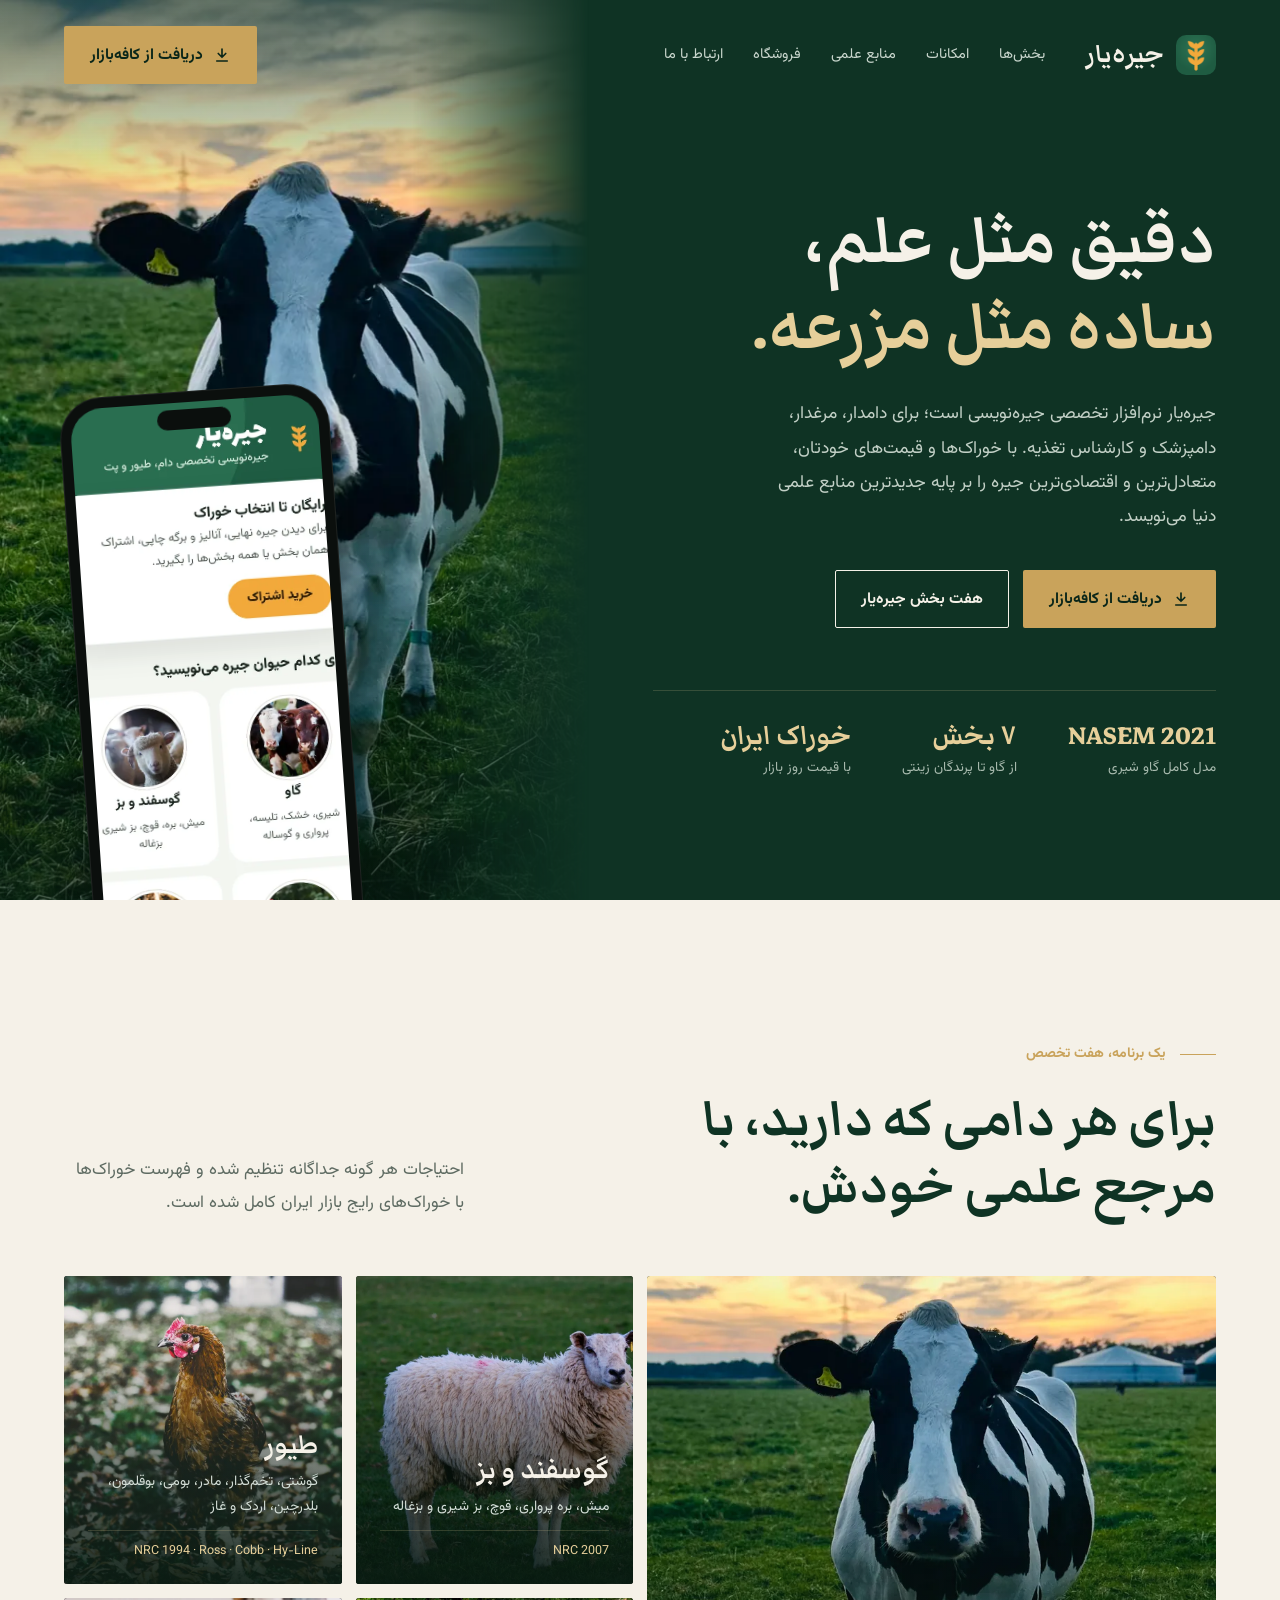
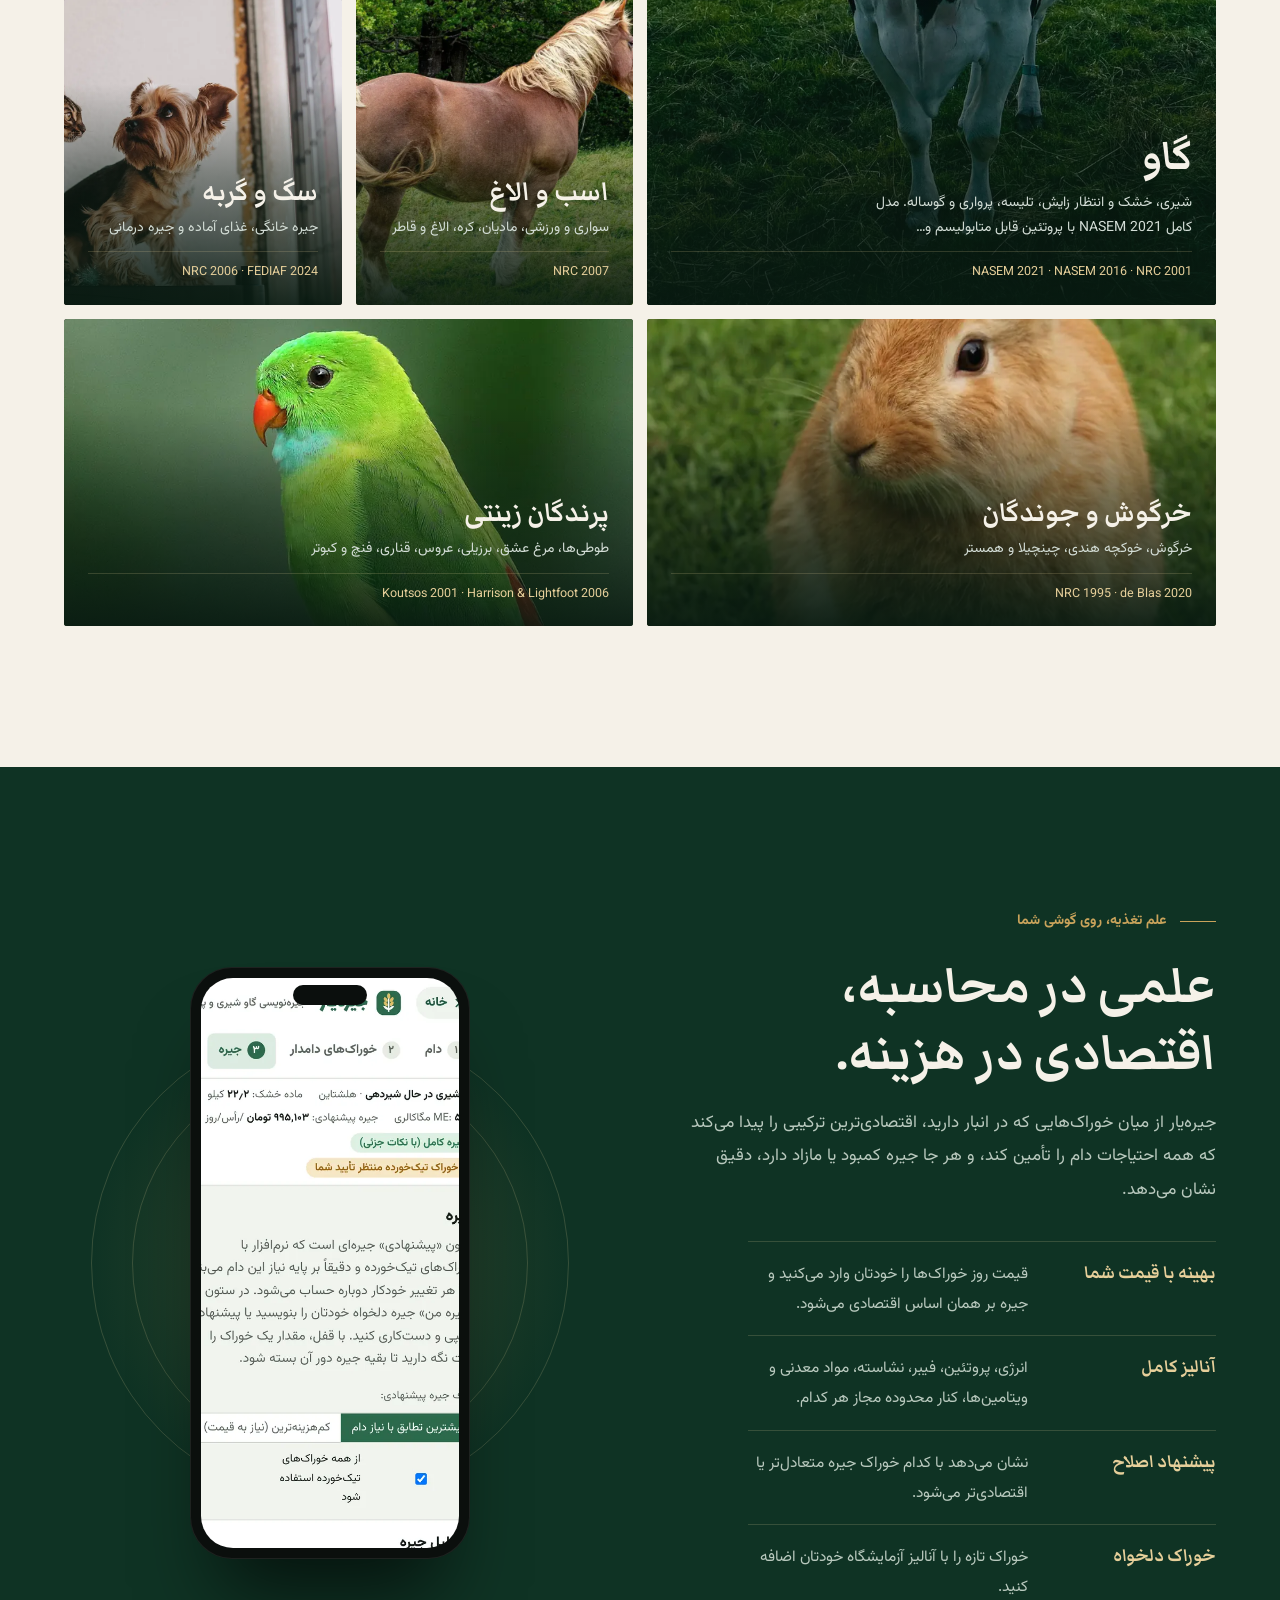
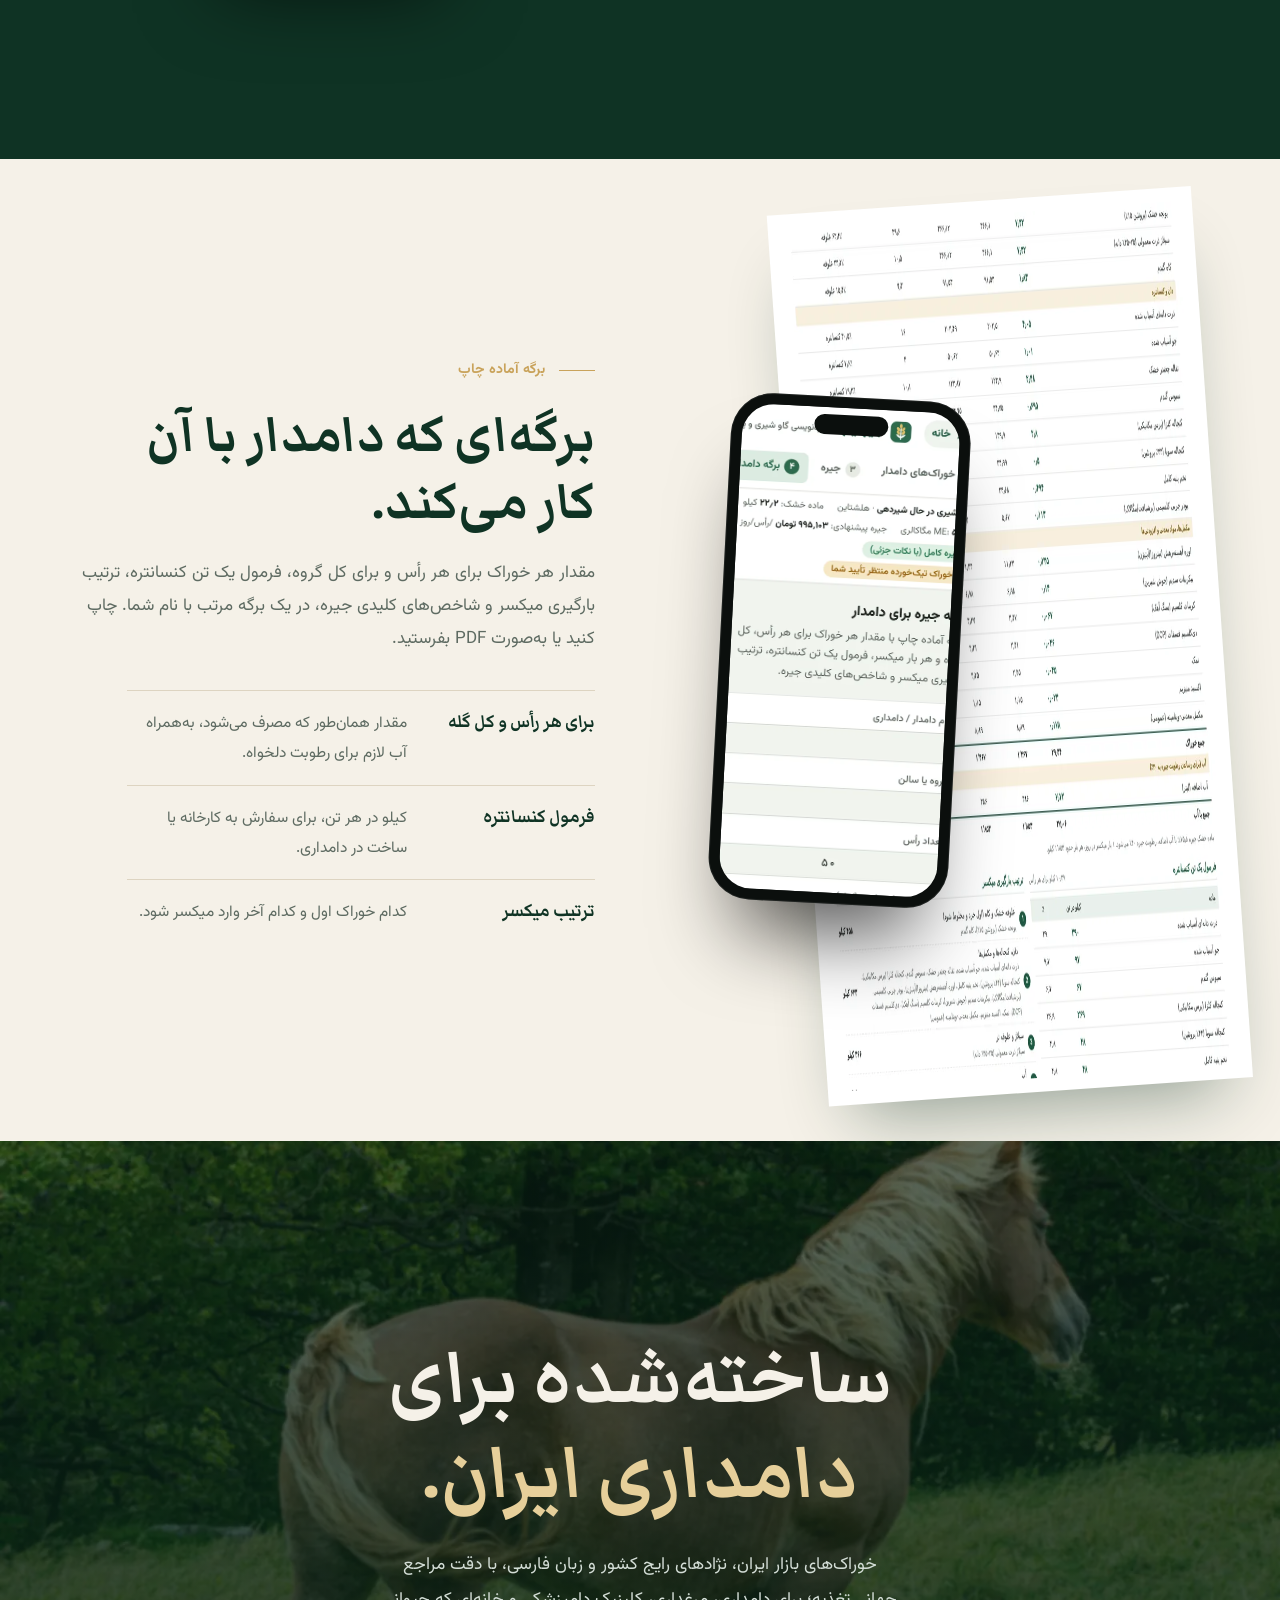
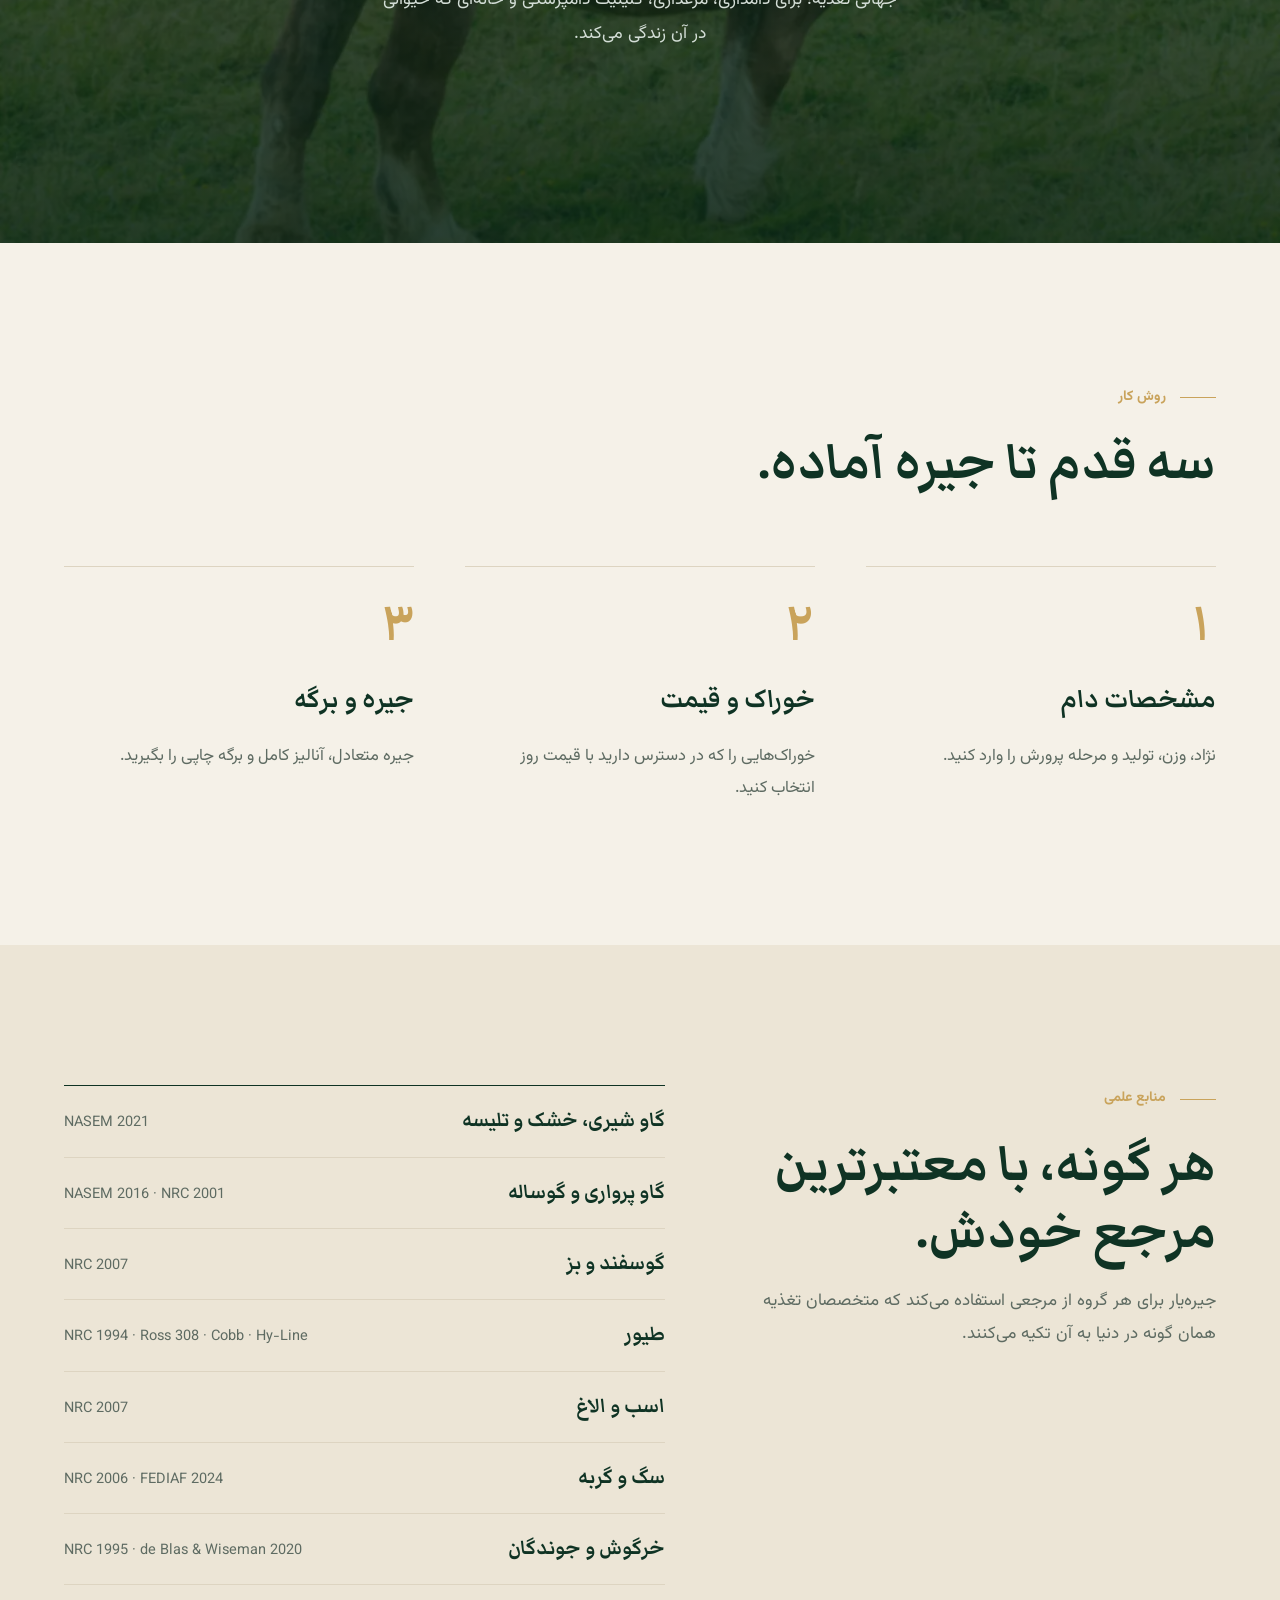
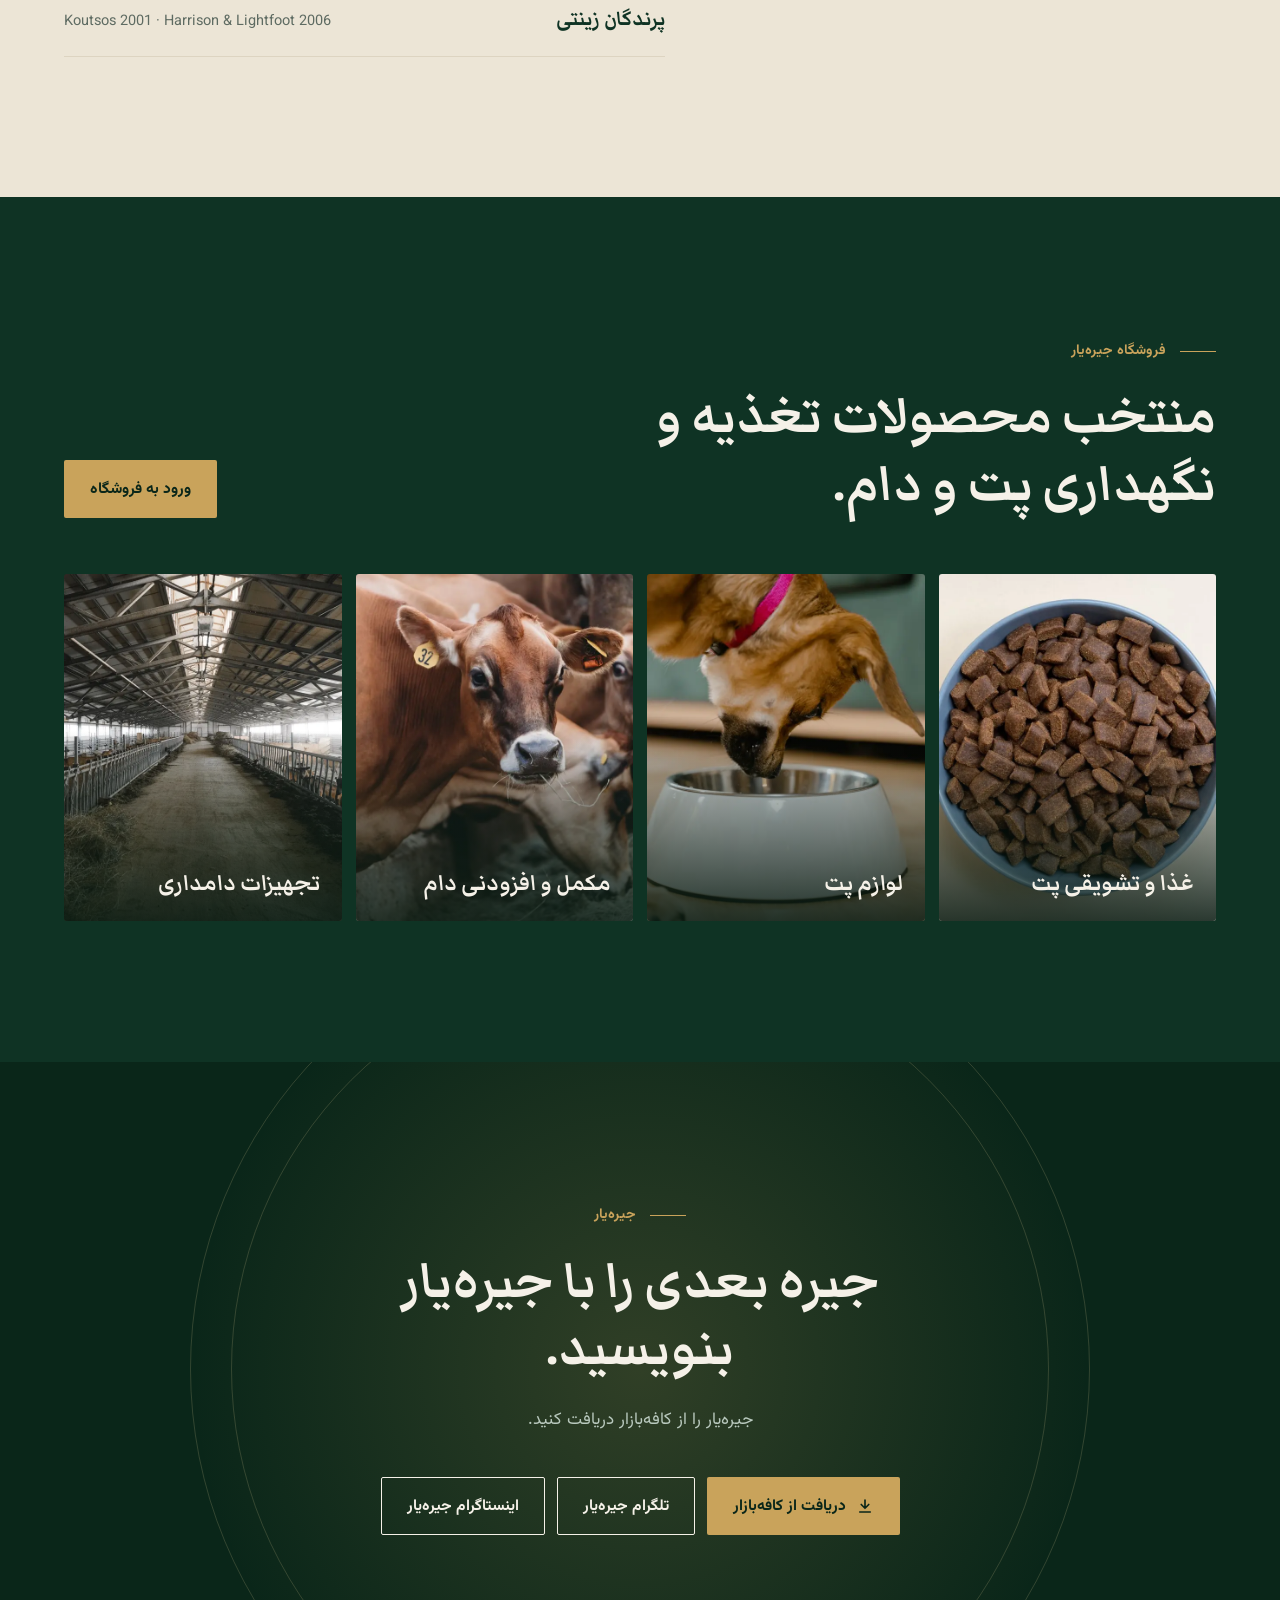
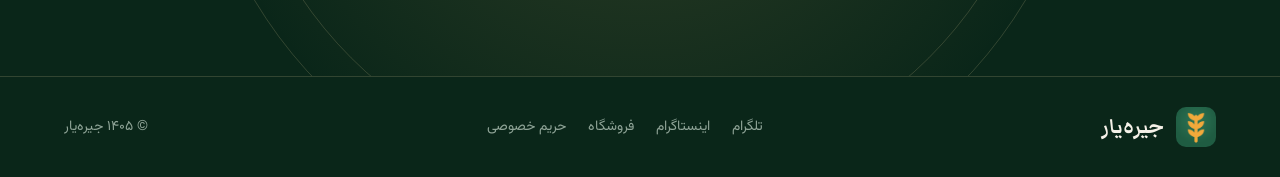
==== index.html @ a6cefe04 "Add files via upload" ====
<!doctype html>
<html lang="fa" dir="rtl">
<head>
<meta charset="utf-8">
<meta name="viewport" content="width=device-width,initial-scale=1,viewport-fit=cover">
<title>جیره‌یار | نرم‌افزار جیره‌نویسی علمی دام، طیور و حیوانات خانگی</title>
<meta name="description" content="جیره‌یار، نرم‌افزار تخصصی جیره‌نویسی علمی برای گاو (NASEM 2021)، گوسفند و بز، طیور، اسب، سگ و گربه، خرگوش و جوندگان و پرندگان زینتی؛ و فروشگاه منتخب محصولات پت و دام.">
<meta name="theme-color" content="#0F3324">
<meta property="og:title" content="جیره‌یار | دقیق مثل علم، ساده مثل مزرعه">
<meta property="og:description" content="جیره متعادل و اقتصادی با خوراک‌ها و قیمت‌های خودتان، بر پایه جدیدترین منابع علمی تغذیه.">
<meta property="og:image" content="https://jireyarapp.ir/img/hero-m.webp">
<link rel="icon" type="image/png" href="img/favicon.png">
<link rel="apple-touch-icon" href="img/apple-touch-icon.png">
<link rel="preload" href="fonts/markazi.woff2" as="font" type="font/woff2" crossorigin>
<link rel="preload" href="fonts/vazirmatn.woff2" as="font" type="font/woff2" crossorigin>
<style>
@font-face{font-family:Markazi;src:url(fonts/markazi.woff2) format("woff2");font-weight:400 700;font-display:swap}
@font-face{font-family:Vazirmatn;src:url(fonts/vazirmatn.woff2) format("woff2");font-weight:100 900;font-display:swap}
:root{
  --forest:#0F3324; --deep:#0A2619; --ivory:#F5F1E8; --ivory2:#ECE5D6; --gold:#C9A35B; --gold2:#E6CF9A;
  --ink:#16241B; --muted:#5E6B62; --line:#DDD4C1; --lineD:rgba(230,207,154,.18);
  --display:Markazi,serif; --text:Vazirmatn,Tahoma,sans-serif; --pad:clamp(18px,5vw,72px);
}
*{box-sizing:border-box}
html{-webkit-text-size-adjust:100%;scroll-behavior:smooth;overflow-x:clip}
body{margin:0;background:var(--ivory);color:var(--ink);font:400 16.5px/1.95 var(--text);-webkit-font-smoothing:antialiased;overflow-x:clip}
img{display:block;max-width:100%}
a{color:inherit}
:focus-visible{outline:2px solid var(--gold);outline-offset:4px}
.in{max-width:1280px;margin:0 auto;padding:0 var(--pad)}
h1,h2,h3{font-family:var(--display);font-weight:700;letter-spacing:0;margin:0}

/* buttons */
.btn{display:inline-flex;align-items:center;gap:10px;text-decoration:none;font-weight:700;font-size:15.5px;padding:14px 26px;border-radius:2px;transition:background .25s,color .25s,border-color .25s}
.btn svg{width:18px;height:18px}
.btn-gold{background:var(--gold);color:var(--deep)}
.btn-gold:hover{background:var(--gold2)}
.btn-line{border:1px solid currentColor;padding:13px 25px}
.btn-line:hover{background:rgba(255,255,255,.06)}

/* nav */
.nav{position:absolute;inset:0 0 auto 0;z-index:10;padding:26px var(--pad);display:flex;align-items:center;gap:40px;color:var(--ivory)}
.brand{display:flex;align-items:center;gap:12px;text-decoration:none}
.brand img{width:40px;height:40px;border-radius:10px}
.brand b{font:700 32px/1 var(--display)}
.nav ul{display:flex;gap:30px;list-style:none;margin:0;padding:0;font-size:14.5px}
.nav .btn{margin-right:auto}
.nav ul a{text-decoration:none;color:#C9D6CD;transition:color .2s}
.nav ul a:hover{color:var(--gold2)}
@media (max-width:980px){.nav ul{display:none}.nav .btn{margin-right:auto}}
@media (max-width:520px){.nav .btn{display:none}}

/* hero */
.hero{display:grid;grid-template-columns:1.08fr .92fr;min-height:100svh;background:var(--forest);color:var(--ivory);position:relative;overflow:hidden}
.hero-copy{padding:150px var(--pad) 70px;display:flex;flex-direction:column;justify-content:center;position:relative;z-index:2}
.hero h1{font-size:clamp(54px,6.6vw,108px);line-height:1.02;margin:0 0 26px}
.hero h1 .l2{display:block;color:var(--gold2)}
.hero .lede{max-width:46ch;color:#C2D0C6;font-size:17.5px;margin:0 0 36px}
.hero .ctas{display:flex;gap:14px;flex-wrap:wrap}
.facts{display:flex;gap:clamp(22px,4vw,54px);margin-top:62px;padding-top:26px;border-top:1px solid var(--lineD);flex-wrap:wrap}
.facts div{display:flex;flex-direction:column}
.facts b{font:700 34px/1.1 var(--display);color:var(--gold2)}
.facts span{font-size:13.5px;color:#A9BBAF}
.hero-photo{position:relative;min-height:100%}
.hero-photo{overflow:hidden}
.hero-photo img.ph{position:absolute;inset:0;width:100%;height:100%;object-fit:cover;object-position:50% 40%;animation:slowzoom 18s ease-out both}
.hero-photo{-webkit-mask-image:linear-gradient(270deg,transparent 0,#000 30%);mask-image:linear-gradient(270deg,transparent 0,#000 30%)}
.hero-photo::after{content:"";position:absolute;inset:0;background:linear-gradient(180deg,rgba(10,38,25,.6),transparent 22%),linear-gradient(0deg,rgba(10,38,25,.5),transparent 40%)}
@keyframes slowzoom{from{transform:scale(1.12)}to{transform:scale(1)}}
.phone{position:relative;width:270px;aspect-ratio:9/19;border-radius:42px;background:#0b0f0d;padding:11px;box-shadow:0 60px 80px -30px rgba(0,0,0,.65),0 0 0 1px rgba(255,255,255,.08) inset}
.phone::before{content:"";position:absolute;top:18px;left:50%;width:74px;height:20px;border-radius:12px;background:#0b0f0d;transform:translateX(-50%);z-index:2}
.phone img{width:100%;height:100%;object-fit:cover;object-position:top;border-radius:32px}
.hero .phone{position:absolute;left:clamp(30px,6vw,110px);bottom:-60px;z-index:3;transform:rotate(-4deg);animation:rise 1.2s .5s cubic-bezier(.2,.8,.2,1) both}
@keyframes rise{from{opacity:0;transform:translateY(60px) rotate(-4deg)}to{opacity:1;transform:rotate(-4deg)}}
.hero-copy>*{animation:fade .9s cubic-bezier(.2,.8,.2,1) both}
.hero-copy>*:nth-child(2){animation-delay:.12s}.hero-copy>*:nth-child(3){animation-delay:.24s}.hero-copy>*:nth-child(4){animation-delay:.36s}
@keyframes fade{from{opacity:0;transform:translateY(18px)}to{opacity:1;transform:none}}
@media (max-width:900px){
  .hero{grid-template-columns:1fr}
  .hero-photo{order:-1;height:56svh;min-height:0}
  .hero-photo{-webkit-mask-image:linear-gradient(0deg,transparent 0,#000 40%);mask-image:linear-gradient(0deg,transparent 0,#000 40%)}
  .hero-photo::after{background:linear-gradient(0deg,var(--forest) 0%,rgba(15,51,36,0) 45%),linear-gradient(180deg,rgba(10,38,25,.6),transparent 30%)}
  .hero-copy{padding:10px var(--pad) 60px}
  .hero .phone{display:none}
  .facts{margin-top:40px;display:grid;grid-template-columns:repeat(3,1fr);gap:14px}
  .facts b{font-size:22px}
  .facts span{font-size:12px;line-height:1.6}
}

/* section heads */
.sec{padding:clamp(90px,11vw,150px) 0}
.eyebrow{display:flex;align-items:center;gap:14px;color:var(--gold);font-size:14px;font-weight:700;margin:0 0 18px}
.eyebrow::before{content:"";width:36px;height:1px;background:currentColor}
.h2{font-size:clamp(42px,5vw,76px);line-height:1.05;color:var(--forest);max-width:16ch}
.p{color:var(--muted);max-width:56ch;margin:20px 0 0;font-size:17px}
.dark{background:var(--forest);color:var(--ivory)}
.dark .h2{color:var(--ivory)}
.dark .p{color:#B9C9BE}

/* sections bento */
.head-row{display:flex;justify-content:space-between;align-items:flex-end;gap:24px 40px;flex-wrap:wrap;margin-bottom:56px}
.head-row .h2{max-width:20ch}
.bento{display:grid;grid-template-columns:repeat(4,1fr);grid-auto-rows:clamp(260px,24vw,340px);gap:14px}
.tile{position:relative;overflow:hidden;border-radius:3px;background:#222;isolation:isolate}
.tile.big{grid-column:span 2;grid-row:span 2}
.tile.wide{grid-column:span 2}
.tile img{position:absolute;inset:0;width:100%;height:100%;object-fit:cover;transition:transform 1.2s cubic-bezier(.2,.8,.2,1)}
.tile:hover img{transform:scale(1.06)}
.tile::after{content:"";position:absolute;inset:0;background:linear-gradient(0deg,rgba(8,26,17,.92) 0%,rgba(8,26,17,.45) 42%,transparent 72%);z-index:1}
.tile .cap{position:absolute;inset:auto 0 0 0;padding:22px 24px 20px;z-index:2;color:var(--ivory);text-align:right}
.tile h3{font-size:clamp(30px,2.6vw,42px);line-height:1.1}
.tile.big h3{font-size:clamp(40px,4vw,64px)}
.tile p{margin:6px 0 0;font-size:14px;color:#D3DDD6;line-height:1.8;display:-webkit-box;-webkit-line-clamp:2;-webkit-box-orient:vertical;overflow:hidden;max-width:40ch}
.tile .src{display:block;margin-top:10px;font-size:12.5px;color:var(--gold2);direction:ltr;text-align:right;unicode-bidi:plaintext;border-top:1px solid var(--lineD);padding-top:8px}
@media (max-width:980px){.bento{grid-template-columns:repeat(2,1fr);grid-auto-rows:240px}.tile.big{grid-column:span 2;grid-row:span 2}.tile.wide{grid-column:span 2}}
@media (max-width:560px){.bento{grid-template-columns:1fr;grid-auto-rows:300px}.tile.big,.tile.wide{grid-column:auto;grid-row:auto}.tile.big{grid-row:span 1}}

/* promo blocks */
.promo{display:grid;grid-template-columns:1fr 1fr;gap:clamp(40px,7vw,120px);align-items:center}
.promo.rev .promo-art{order:-1}
.promo-art.sheet-art{min-height:700px}
.list{list-style:none;margin:34px 0 0;padding:0;max-width:52ch}
.list li{padding:16px 0;border-top:1px solid var(--line);display:grid;grid-template-columns:170px 1fr;gap:18px;align-items:baseline}
.dark .list li{border-color:var(--lineD)}
.list b{font:700 22px/1.4 var(--display);color:var(--forest)}
.dark .list b{color:var(--gold2)}
.list span{color:var(--muted);font-size:15.5px}
.dark .list span{color:#B9C9BE}
.promo-art{position:relative;display:flex;justify-content:center;align-items:center;min-height:560px}
.halo{position:absolute;width:min(520px,90%);aspect-ratio:1;border-radius:50%;border:1px solid var(--lineD)}
.halo::before{content:"";position:absolute;inset:40px;border-radius:50%;border:1px solid var(--lineD)}
.halo::after{content:"";position:absolute;inset:0;border-radius:50%;background:radial-gradient(closest-side,rgba(201,163,91,.20),transparent)}
.promo-art .phone{width:280px}
.promo-art .phone.second{position:absolute;width:220px;transform:translate(-62%,40px) rotate(-7deg);opacity:.96;z-index:-1}
.paper{position:absolute;width:min(430px,80%);background:#fff;padding:14px;box-shadow:0 40px 70px -30px rgba(15,51,36,.45);transform:rotate(-4deg) translateX(14%)}
.paper img{width:100%}
.sheet-art .phone{position:relative;z-index:2;transform:translateX(-46%) rotate(3deg);width:240px}
@media (max-width:900px){.promo{grid-template-columns:1fr}.promo.rev .promo-art{order:0}.promo-art{min-height:520px;overflow:hidden;margin-inline:calc(var(--pad) * -1)}.promo-art .phone{width:230px}.promo-art .phone.second{display:none}.list li{grid-template-columns:1fr;gap:2px}.promo-art.sheet-art{min-height:0;padding:30px 0}.sheet-art .phone{display:none}.paper{position:relative;transform:rotate(-2deg);width:86%}}

/* band */
.band{position:relative;min-height:78vh;display:flex;align-items:center;justify-content:center;text-align:center;color:var(--ivory);overflow:hidden}
.band img{position:absolute;inset:0;width:100%;height:100%;object-fit:cover}
.band::after{content:"";position:absolute;inset:0;background:linear-gradient(180deg,rgba(10,38,25,.55),rgba(10,38,25,.82))}
.band .in{position:relative;z-index:2}
.band h2{font-size:clamp(50px,7.4vw,124px);line-height:1}
.band h2 span{display:block;color:var(--gold2)}
.band p{max-width:52ch;margin:26px auto 0;color:#D3DDD6;font-size:17.5px}

/* steps */
.steps{display:grid;grid-template-columns:repeat(3,1fr);gap:clamp(24px,4vw,64px);list-style:none;margin:70px 0 0;padding:0;counter-reset:s}
.steps li{counter-increment:s;border-top:1px solid var(--line);padding-top:26px}
.steps .n{font:700 64px/1 var(--display);color:var(--gold)}
.steps .n::before{content:counter(s,persian)}
.steps h3{font-size:32px;color:var(--forest);margin:12px 0 8px}
.steps p{margin:0;color:var(--muted);max-width:34ch}
@media (max-width:900px){.steps{grid-template-columns:1fr}}

/* sources */
.sources{background:var(--ivory2)}
.src-grid{display:grid;grid-template-columns:1fr 1.3fr;gap:clamp(40px,7vw,120px)}
.src-list{list-style:none;margin:0;padding:0}
.src-list li{display:grid;grid-template-columns:1fr auto;align-items:baseline;gap:20px;padding:19px 0;border-bottom:1px solid var(--line)}
.src-list li:first-child{border-top:1px solid var(--forest)}
.src-list b{font:700 25px/1.2 var(--display);color:var(--forest)}
.src-list span{direction:ltr;color:var(--muted);font-size:14.5px;text-align:left}
@media (max-width:900px){.src-grid{grid-template-columns:1fr}.src-list li{flex-direction:column;gap:2px}.src-list span{text-align:right}}

/* shop teaser */
.cats{display:grid;grid-template-columns:repeat(4,1fr);gap:14px}
.cat{position:relative;display:block;aspect-ratio:4/5;overflow:hidden;border-radius:3px;text-decoration:none;color:var(--ivory)}
.cat img{width:100%;height:100%;object-fit:cover;transition:transform 1.2s cubic-bezier(.2,.8,.2,1)}
.cat:hover img{transform:scale(1.06)}
.cat::after{content:"";position:absolute;inset:0;background:linear-gradient(0deg,rgba(8,26,17,.85),transparent 55%)}
.cat span{position:absolute;right:22px;left:22px;bottom:20px;z-index:1;font:700 28px/1.2 var(--display)}
@media (max-width:900px){.cats{grid-template-columns:repeat(2,1fr)}.cat span{font-size:22px;right:14px;bottom:12px}}
.center{text-align:center}

/* final */
.final{background:var(--deep);color:var(--ivory);text-align:center;position:relative;overflow:hidden}
.final .h2{color:var(--ivory);margin:0 auto;max-width:18ch}
.final .p{margin:22px auto 40px;color:#B9C9BE}
.final .halo{left:50%;top:50%;transform:translate(-50%,-50%);width:min(900px,140vw)}
.final .in{position:relative}
.final-ctas{display:flex;justify-content:center;gap:12px;flex-wrap:wrap}
footer{background:var(--deep);color:#8FA497;border-top:1px solid var(--lineD);font-size:14px}
footer .in{display:flex;justify-content:space-between;align-items:center;gap:20px;flex-wrap:wrap;padding-top:30px;padding-bottom:30px}
footer .brand{color:var(--ivory)}
footer .brand b{font-size:26px}
footer nav{display:flex;gap:22px;flex-wrap:wrap}
footer a{text-decoration:none}
footer a:hover{color:var(--gold2)}

@media (prefers-reduced-motion:reduce){*{animation:none!important;transition:none!important}html{scroll-behavior:auto}}
</style>
</head>
<body>

<header class="nav">
  <a class="brand" href="#top"><img src="img/icon-192.png" alt=""><b>جیره‌یار</b></a>
  <ul>
    <li><a href="#sections">بخش‌ها</a></li>
    <li><a href="#features">امکانات</a></li>
    <li><a href="#sources">منابع علمی</a></li>
    <li><a href="shop.html">فروشگاه</a></li>
    <li><a href="#contact">ارتباط با ما</a></li>
  </ul>
  <a class="btn btn-gold" href="https://cafebazaar.ir/app/ir.jireyar.app" rel="noopener"><svg viewBox="0 0 24 24" fill="none" stroke="currentColor" stroke-width="2.2" stroke-linecap="round" stroke-linejoin="round"><path d="M12 4v11M7 10l5 5 5-5M5 20h14"/></svg>دریافت از کافه‌بازار</a>
</header>

<main id="top">
<section class="hero">
  <div class="hero-copy">
    <h1>دقیق مثل علم، <span class="l2">ساده مثل مزرعه.</span></h1>
    <p class="lede">جیره‌یار نرم‌افزار تخصصی جیره‌نویسی است؛ برای دامدار، مرغدار، دامپزشک و کارشناس تغذیه. با خوراک‌ها و قیمت‌های خودتان، متعادل‌ترین و اقتصادی‌ترین جیره را بر پایه جدیدترین منابع علمی دنیا می‌نویسد.</p>
    <div class="ctas">
      <a class="btn btn-gold" href="https://cafebazaar.ir/app/ir.jireyar.app" rel="noopener"><svg viewBox="0 0 24 24" fill="none" stroke="currentColor" stroke-width="2.2" stroke-linecap="round" stroke-linejoin="round"><path d="M12 4v11M7 10l5 5 5-5M5 20h14"/></svg>دریافت از کافه‌بازار</a>
      <a class="btn btn-line" href="#sections">هفت بخش جیره‌یار</a>
    </div>
    <div class="facts">
      <div><b>NASEM 2021</b><span>مدل کامل گاو شیری</span></div>
      <div><b>۷ بخش</b><span>از گاو تا پرندگان زینتی</span></div>
      <div><b>خوراک ایران</b><span>با قیمت روز بازار</span></div>
    </div>
  </div>
  <div class="hero-photo">
    <img class="ph" src="img/hero-m.webp" alt="گاو هلشتاین در چراگاه هنگام غروب" width="900" height="1480" fetchpriority="high">
    <div class="phone"><img src="img/shot-1-home.webp" alt="صفحه اصلی برنامه جیره‌یار" width="600" height="1067"></div>
  </div>
</section>

<section class="sec" id="sections">
  <div class="in">
    <div class="head-row">
      <div>
        <p class="eyebrow">یک برنامه، هفت تخصص</p>
        <h2 class="h2">برای هر دامی که دارید، با مرجع علمی خودش.</h2>
      </div>
      <p class="p" style="max-width:40ch;margin:0">احتیاجات هر گونه جداگانه تنظیم شده و فهرست خوراک‌ها با خوراک‌های رایج بازار ایران کامل شده است.</p>
    </div>
    <div class="bento">
      <article class="tile big"><img src="img/t-cow.webp" alt="گاو هلشتاین" width="820" height="1025"><div class="cap"><h3>گاو</h3><p>شیری، خشک و انتظار زایش، تلیسه، پرواری و گوساله. مدل کامل NASEM 2021 با پروتئین قابل متابولیسم و اسیدهای آمینه.</p><span class="src">NASEM 2021 · NASEM 2016 · NRC 2001</span></div></article>
      <article class="tile"><img src="img/t-sheep.webp" alt="گوسفند" width="820" height="1024"><div class="cap"><h3>گوسفند و بز</h3><p>میش، بره پرواری، قوچ، بز شیری و بزغاله</p><span class="src">NRC 2007</span></div></article>
      <article class="tile"><img src="img/t-hen.webp" alt="مرغ" width="820" height="1024"><div class="cap"><h3>طیور</h3><p>گوشتی، تخم‌گذار، مادر، بومی، بوقلمون، بلدرچین، اردک و غاز</p><span class="src">NRC 1994 · Ross · Cobb · Hy-Line</span></div></article>
      <article class="tile"><img src="img/t-horse.webp" alt="اسب" width="700" height="875"><div class="cap"><h3>اسب و الاغ</h3><p>سواری و ورزشی، مادیان، کره، الاغ و قاطر</p><span class="src">NRC 2007</span></div></article>
      <article class="tile"><img src="img/t-pet.webp" alt="سگ و گربه" width="820" height="1025"><div class="cap"><h3>سگ و گربه</h3><p>جیره خانگی، غذای آماده و جیره درمانی</p><span class="src">NRC 2006 · FEDIAF 2024</span></div></article>
      <article class="tile wide"><img src="img/t-rabbit.webp" alt="خرگوش" width="820" height="1025"><div class="cap"><h3>خرگوش و جوندگان</h3><p>خرگوش، خوکچه هندی، چینچیلا و همستر</p><span class="src">NRC 1995 · de Blas 2020</span></div></article>
      <article class="tile wide"><img src="img/t-parrot.webp" alt="طوطی" width="820" height="1025" style="object-position:50% 35%"><div class="cap"><h3>پرندگان زینتی</h3><p>طوطی‌ها، مرغ عشق، برزیلی، عروس، قناری، فنچ و کبوتر</p><span class="src">Koutsos 2001 · Harrison &amp; Lightfoot 2006</span></div></article>
    </div>
  </div>
</section>

<section class="sec dark" id="features">
  <div class="in promo">
    <div>
      <p class="eyebrow">علم تغذیه، روی گوشی شما</p>
      <h2 class="h2">علمی در محاسبه، اقتصادی در هزینه.</h2>
      <p class="p">جیره‌یار از میان خوراک‌هایی که در انبار دارید، اقتصادی‌ترین ترکیبی را پیدا می‌کند که همه احتیاجات دام را تأمین کند، و هر جا جیره کمبود یا مازاد دارد، دقیق نشان می‌دهد.</p>
      <ul class="list">
        <li><b>بهینه با قیمت شما</b><span>قیمت روز خوراک‌ها را خودتان وارد می‌کنید و جیره بر همان اساس اقتصادی می‌شود.</span></li>
        <li><b>آنالیز کامل</b><span>انرژی، پروتئین، فیبر، نشاسته، مواد معدنی و ویتامین‌ها، کنار محدوده مجاز هر کدام.</span></li>
        <li><b>پیشنهاد اصلاح</b><span>نشان می‌دهد با کدام خوراک جیره متعادل‌تر یا اقتصادی‌تر می‌شود.</span></li>
        <li><b>خوراک دلخواه</b><span>خوراک تازه را با آنالیز آزمایشگاه خودتان اضافه کنید.</span></li>
      </ul>
    </div>
    <div class="promo-art">
      <span class="halo"></span>
      <div class="phone second"><img src="img/shot-3-feeds.webp" alt="" width="600" height="1067"></div>
      <div class="phone"><img src="img/shot-5-ration.webp" alt="صفحه جیره و آنالیز" width="600" height="1067"></div>
    </div>
  </div>
</section>

<section class="sec">
  <div class="in promo rev">
    <div>
      <p class="eyebrow">برگه آماده چاپ</p>
      <h2 class="h2">برگه‌ای که دامدار با آن کار می‌کند.</h2>
      <p class="p">مقدار هر خوراک برای هر رأس و برای کل گروه، فرمول یک تن کنسانتره، ترتیب بارگیری میکسر و شاخص‌های کلیدی جیره، در یک برگه مرتب با نام شما. چاپ کنید یا به‌صورت PDF بفرستید.</p>
      <ul class="list">
        <li><b>برای هر رأس و کل گله</b><span>مقدار همان‌طور که مصرف می‌شود، به‌همراه آب لازم برای رطوبت دلخواه.</span></li>
        <li><b>فرمول کنسانتره</b><span>کیلو در هر تن، برای سفارش به کارخانه یا ساخت در دامداری.</span></li>
        <li><b>ترتیب میکسر</b><span>کدام خوراک اول و کدام آخر وارد میکسر شود.</span></li>
      </ul>
    </div>
    <div class="promo-art sheet-art">
      <div class="paper"><img src="img/sheet.webp" alt="نمونه برگه چاپی جیره گاو" width="900" height="865"></div>
      <div class="phone"><img src="img/shot-6-sheet.webp" alt="" width="600" height="1067"></div>
    </div>
  </div>
</section>

<section class="band">
  <img src="img/band.webp" alt="" width="1600" height="1066">
  <div class="in">
    <h2>ساخته‌شده برای <span>دامداری ایران.</span></h2>
    <p>خوراک‌های بازار ایران، نژادهای رایج کشور و زبان فارسی، با دقت مراجع جهانی تغذیه؛ برای دامداری، مرغداری، کلینیک دامپزشکی و خانه‌ای که حیوانی در آن زندگی می‌کند.</p>
  </div>
</section>

<section class="sec">
  <div class="in">
    <p class="eyebrow">روش کار</p>
    <h2 class="h2">سه قدم تا جیره آماده.</h2>
    <ol class="steps">
      <li><div class="n"></div><h3>مشخصات دام</h3><p>نژاد، وزن، تولید و مرحله پرورش را وارد کنید.</p></li>
      <li><div class="n"></div><h3>خوراک و قیمت</h3><p>خوراک‌هایی را که در دسترس دارید با قیمت روز انتخاب کنید.</p></li>
      <li><div class="n"></div><h3>جیره و برگه</h3><p>جیره متعادل، آنالیز کامل و برگه چاپی را بگیرید.</p></li>
    </ol>
  </div>
</section>

<section class="sec sources" id="sources">
  <div class="in src-grid">
    <div>
      <p class="eyebrow">منابع علمی</p>
      <h2 class="h2">هر گونه، با معتبرترین مرجع خودش.</h2>
      <p class="p">جیره‌یار برای هر گروه از مرجعی استفاده می‌کند که متخصصان تغذیه همان گونه در دنیا به آن تکیه می‌کنند.</p>
    </div>
    <ul class="src-list">
      <li><b>گاو شیری، خشک و تلیسه</b><span>NASEM 2021</span></li>
      <li><b>گاو پرواری و گوساله</b><span>NASEM 2016 · NRC 2001</span></li>
      <li><b>گوسفند و بز</b><span>NRC 2007</span></li>
      <li><b>طیور</b><span>NRC 1994 · Ross 308 · Cobb · Hy-Line</span></li>
      <li><b>اسب و الاغ</b><span>NRC 2007</span></li>
      <li><b>سگ و گربه</b><span>NRC 2006 · FEDIAF 2024</span></li>
      <li><b>خرگوش و جوندگان</b><span>NRC 1995 · de Blas &amp; Wiseman 2020</span></li>
      <li><b>پرندگان زینتی</b><span>Koutsos 2001 · Harrison &amp; Lightfoot 2006</span></li>
    </ul>
  </div>
</section>

<section class="sec dark" id="shop">
  <div class="in">
    <div class="head-row">
      <div>
        <p class="eyebrow">فروشگاه جیره‌یار</p>
        <h2 class="h2">منتخب محصولات تغذیه و نگهداری پت و دام.</h2>
      </div>
      <a class="btn btn-gold" href="shop.html">ورود به فروشگاه</a>
    </div>
    <div class="cats">
      <a class="cat" href="shop.html#pet-food"><img src="img/s-petfood.webp" alt="غذای پت" width="640" height="800"><span>غذا و تشویقی پت</span></a>
      <a class="cat" href="shop.html#pet-gear"><img src="img/s-petgear.webp" alt="لوازم پت" width="640" height="800"><span>لوازم پت</span></a>
      <a class="cat" href="shop.html#supplements"><img src="img/s-livestock.webp" alt="مکمل دام" width="640" height="800"><span>مکمل و افزودنی دام</span></a>
      <a class="cat" href="shop.html#farm"><img src="img/s-farm.webp" alt="تجهیزات دامداری" width="640" height="800"><span>تجهیزات دامداری</span></a>
    </div>
  </div>
</section>

<section class="sec final" id="contact">
  <span class="halo" aria-hidden="true"></span>
  <div class="in">
    <p class="eyebrow" style="justify-content:center">جیره‌یار</p>
    <h2 class="h2">جیره بعدی را با جیره‌یار بنویسید.</h2>
    <p class="p">جیره‌یار را از کافه‌بازار دریافت کنید.</p>
    <div class="final-ctas"><a class="btn btn-gold" href="https://cafebazaar.ir/app/ir.jireyar.app" rel="noopener"><svg viewBox="0 0 24 24" fill="none" stroke="currentColor" stroke-width="2.2" stroke-linecap="round" stroke-linejoin="round"><path d="M12 4v11M7 10l5 5 5-5M5 20h14"/></svg>دریافت از کافه‌بازار</a>
    <a class="btn btn-line" href="https://t.me/jireyar" rel="noopener">تلگرام جیره‌یار</a>
    <a class="btn btn-line" href="https://instagram.com/jireyar" rel="noopener">اینستاگرام جیره‌یار</a></div>
  </div>
</section>
</main>

<footer>
  <div class="in">
    <a class="brand" href="#top"><img src="img/icon-192.png" alt=""><b>جیره‌یار</b></a>
    <nav>
      <a href="https://t.me/jireyar" rel="noopener">تلگرام</a>
      <a href="https://instagram.com/jireyar" rel="noopener">اینستاگرام</a>
      <a href="shop.html">فروشگاه</a>
      <a href="privacy.html">حریم خصوصی</a>
    </nav>
    <span>© ۱۴۰۵ جیره‌یار</span>
  </div>
</footer>
</body>
</html>
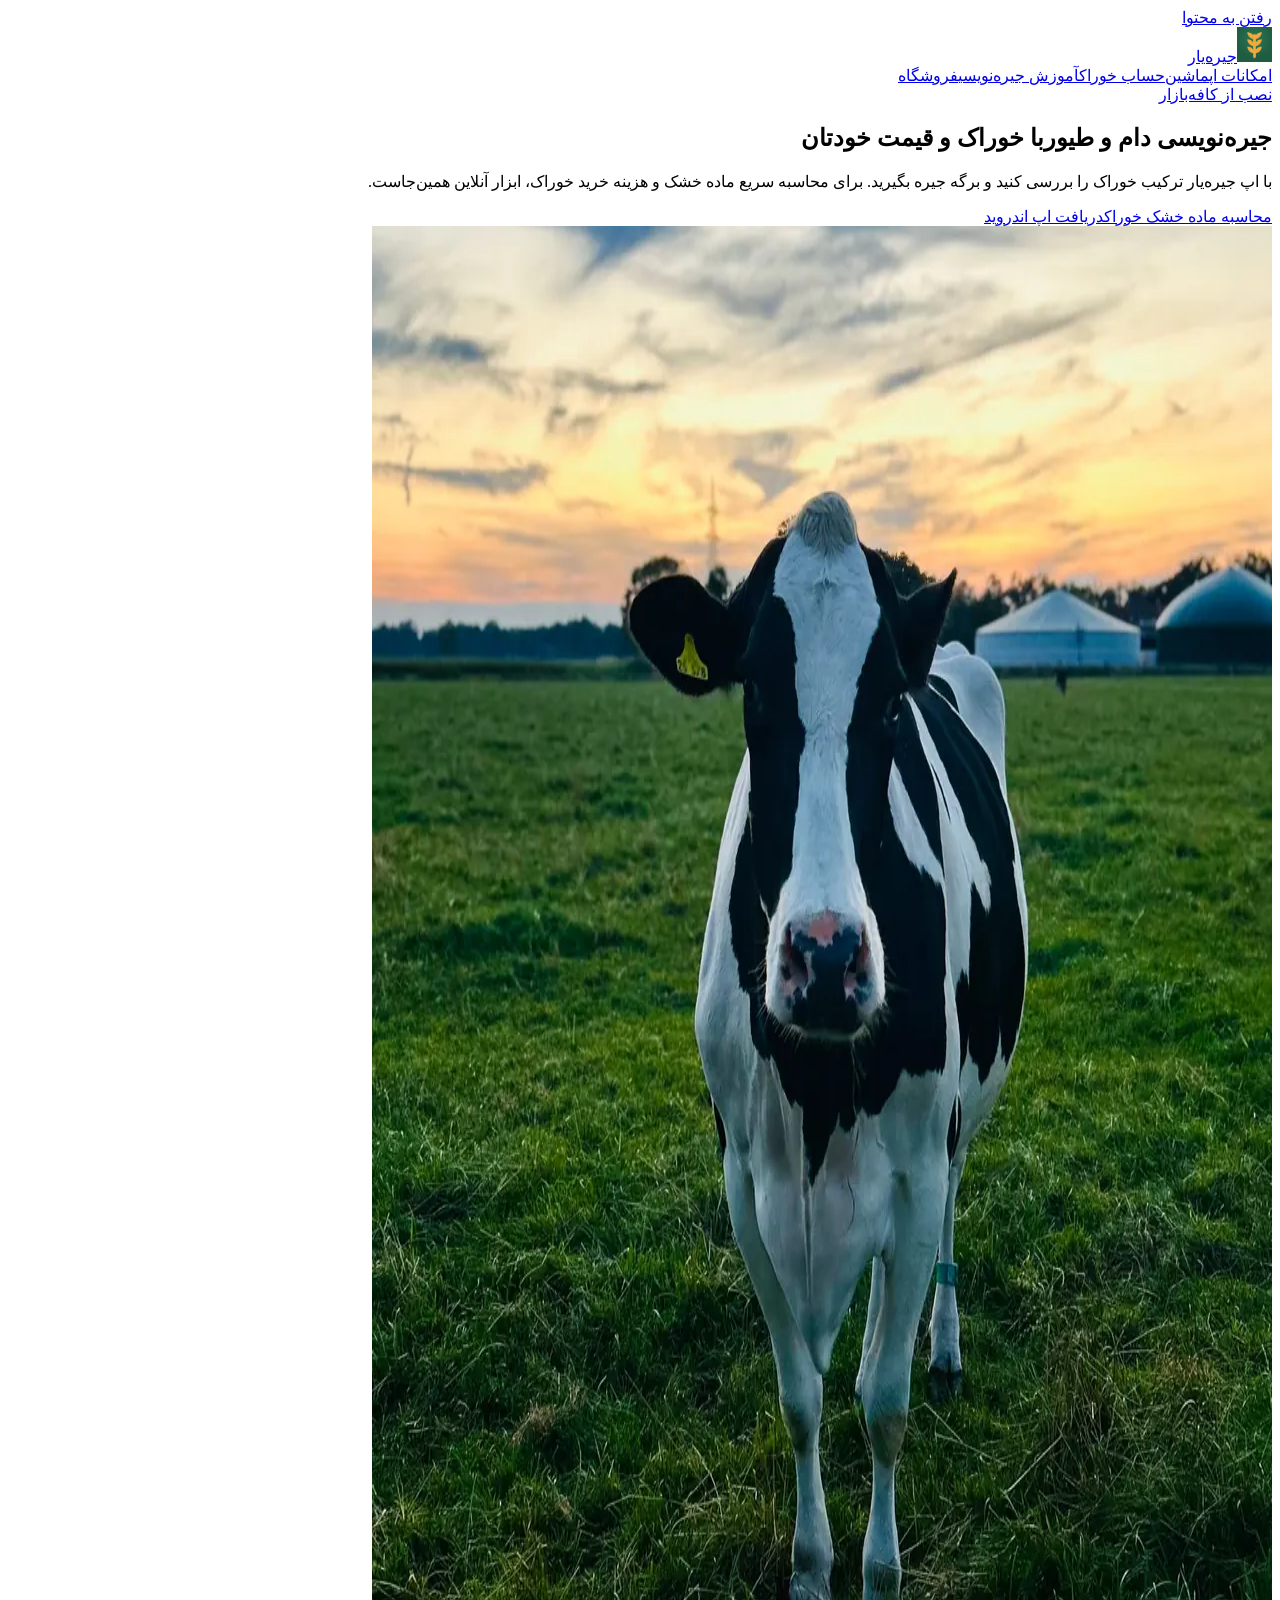
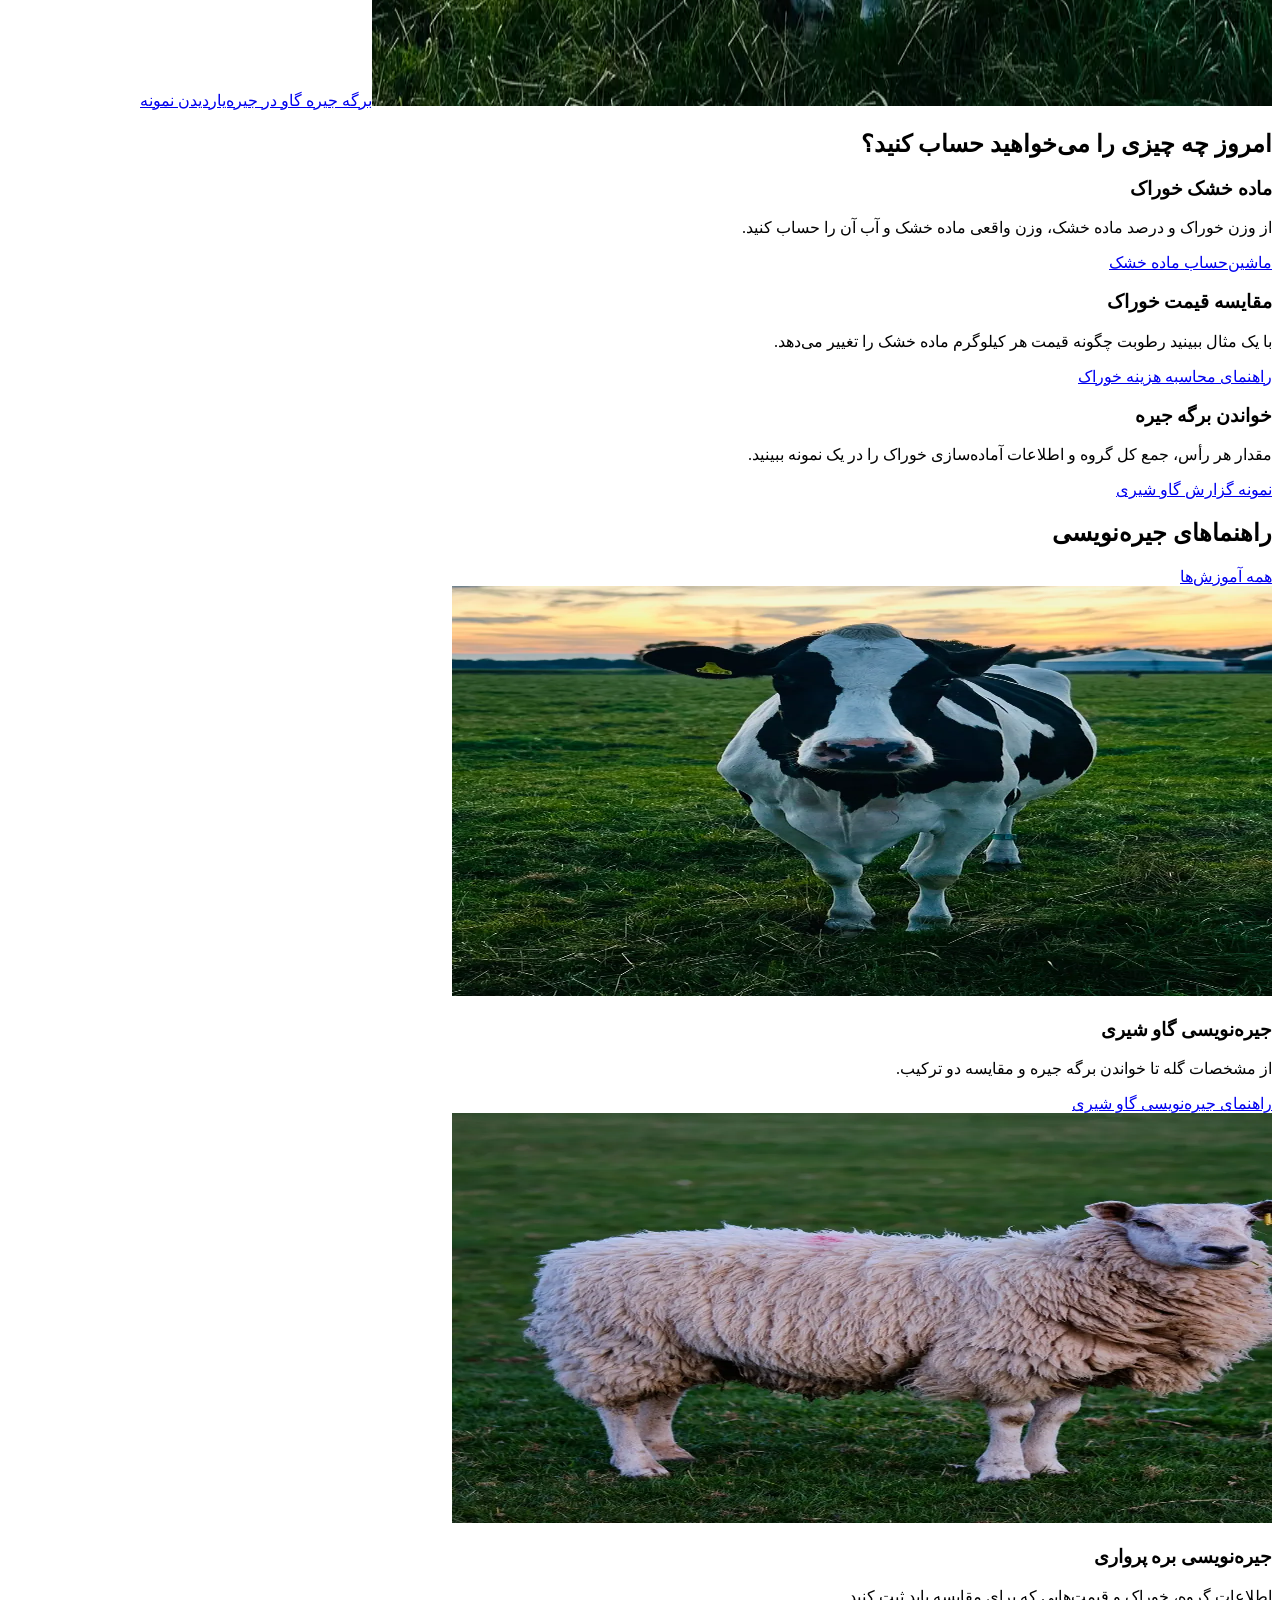
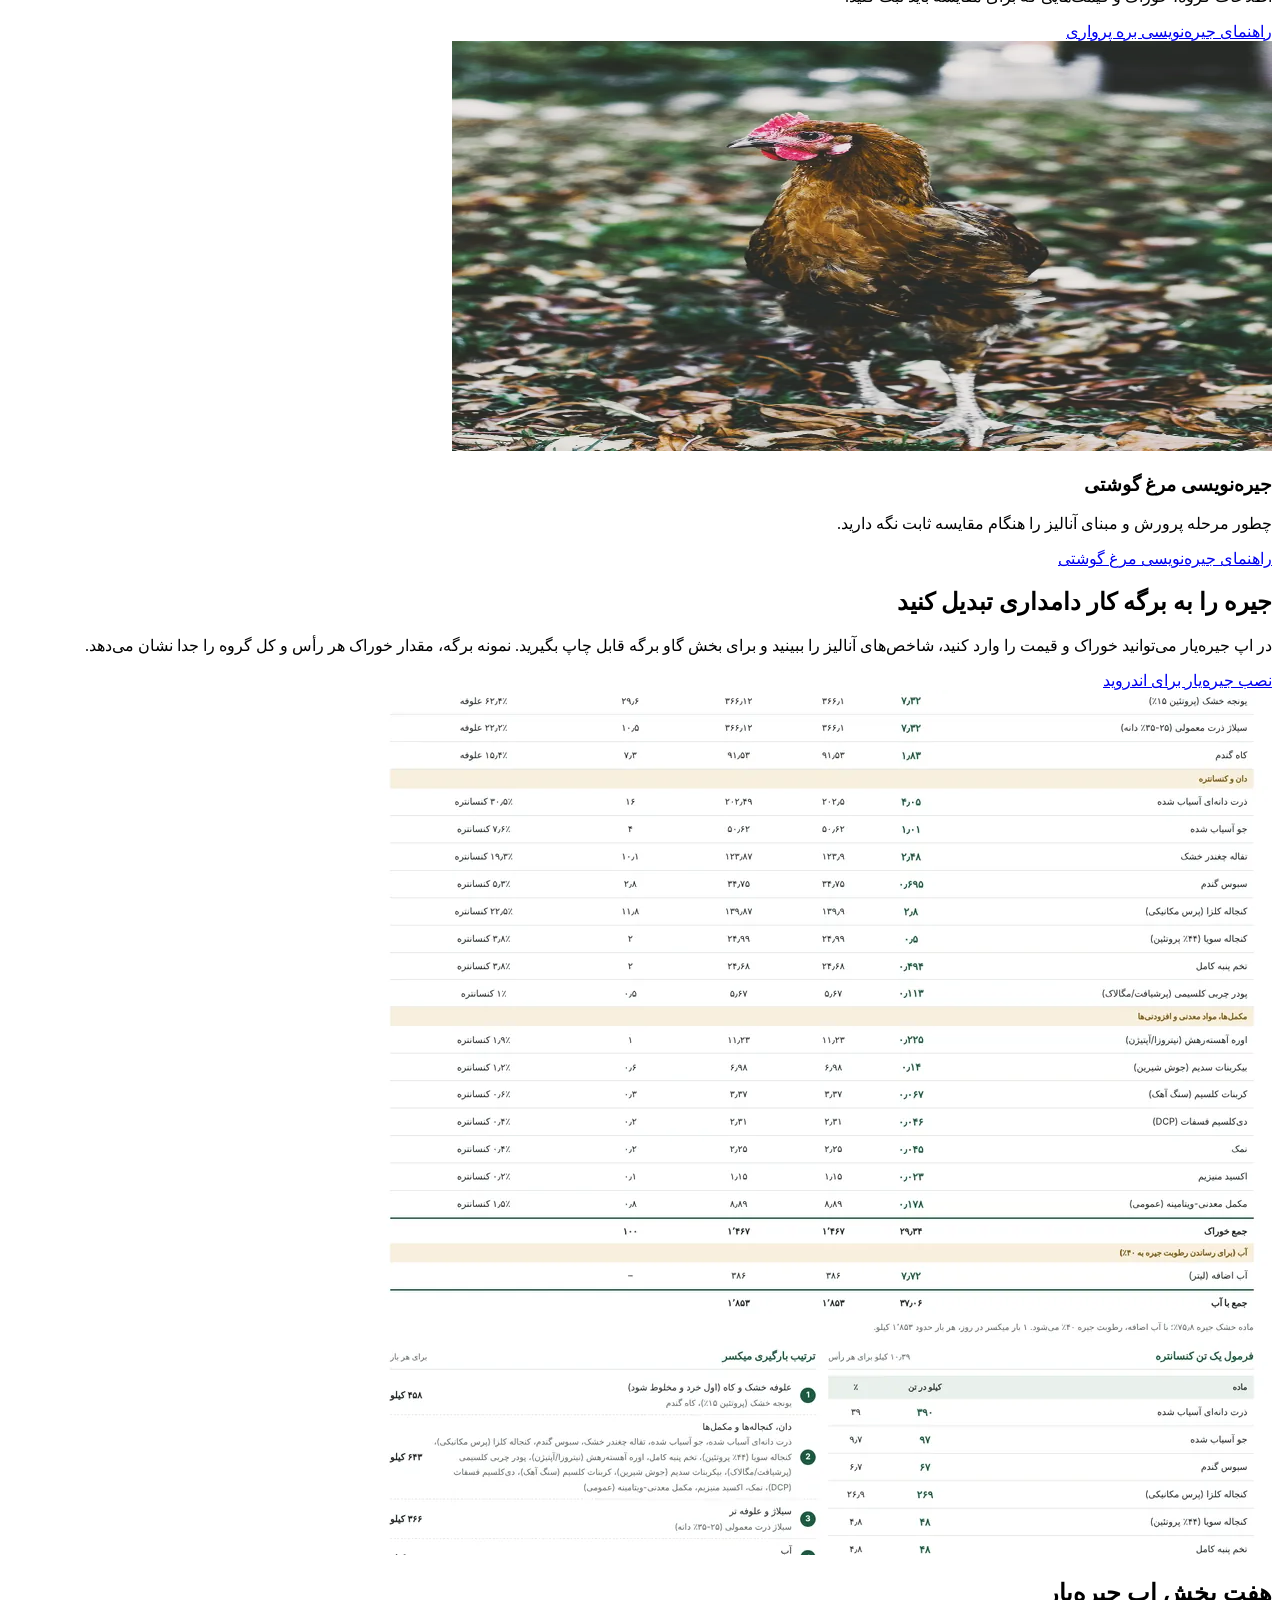
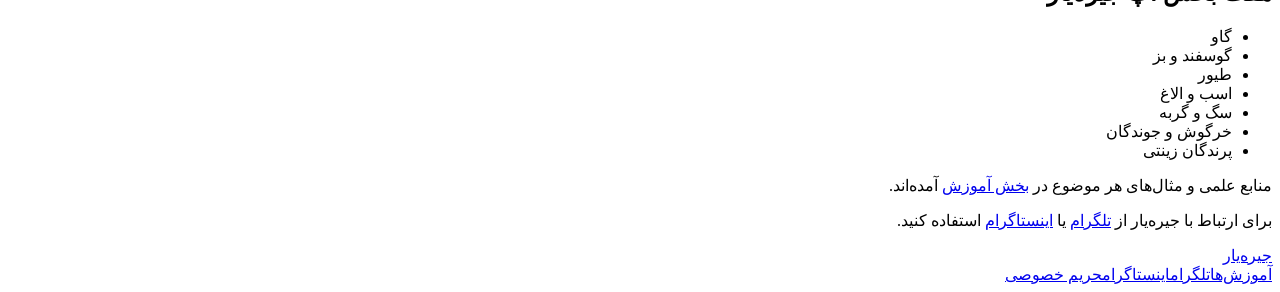
==== commit b8321dff: "Add files via upload" ====
--- a/index.html
+++ b/index.html
@@ -1,376 +1,17 @@
 <!doctype html>
-<html lang="fa" dir="rtl">
-<head>
-<meta charset="utf-8">
-<meta name="viewport" content="width=device-width,initial-scale=1,viewport-fit=cover">
-<title>جیره‌یار | نرم‌افزار جیره‌نویسی علمی دام، طیور و حیوانات خانگی</title>
-<meta name="description" content="جیره‌یار، نرم‌افزار تخصصی جیره‌نویسی علمی برای گاو (NASEM 2021)، گوسفند و بز، طیور، اسب، سگ و گربه، خرگوش و جوندگان و پرندگان زینتی؛ و فروشگاه منتخب محصولات پت و دام.">
-<meta name="theme-color" content="#0F3324">
-<meta property="og:title" content="جیره‌یار | دقیق مثل علم، ساده مثل مزرعه">
-<meta property="og:description" content="جیره متعادل و اقتصادی با خوراک‌ها و قیمت‌های خودتان، بر پایه جدیدترین منابع علمی تغذیه.">
-<meta property="og:image" content="https://jireyarapp.ir/img/hero-m.webp">
-<link rel="icon" type="image/png" href="img/favicon.png">
-<link rel="apple-touch-icon" href="img/apple-touch-icon.png">
-<link rel="preload" href="fonts/markazi.woff2" as="font" type="font/woff2" crossorigin>
-<link rel="preload" href="fonts/vazirmatn.woff2" as="font" type="font/woff2" crossorigin>
-<style>
-@font-face{font-family:Markazi;src:url(fonts/markazi.woff2) format("woff2");font-weight:400 700;font-display:swap}
-@font-face{font-family:Vazirmatn;src:url(fonts/vazirmatn.woff2) format("woff2");font-weight:100 900;font-display:swap}
-:root{
-  --forest:#0F3324; --deep:#0A2619; --ivory:#F5F1E8; --ivory2:#ECE5D6; --gold:#C9A35B; --gold2:#E6CF9A;
-  --ink:#16241B; --muted:#5E6B62; --line:#DDD4C1; --lineD:rgba(230,207,154,.18);
-  --display:Markazi,serif; --text:Vazirmatn,Tahoma,sans-serif; --pad:clamp(18px,5vw,72px);
-}
-*{box-sizing:border-box}
-html{-webkit-text-size-adjust:100%;scroll-behavior:smooth;overflow-x:clip}
-body{margin:0;background:var(--ivory);color:var(--ink);font:400 16.5px/1.95 var(--text);-webkit-font-smoothing:antialiased;overflow-x:clip}
-img{display:block;max-width:100%}
-a{color:inherit}
-:focus-visible{outline:2px solid var(--gold);outline-offset:4px}
-.in{max-width:1280px;margin:0 auto;padding:0 var(--pad)}
-h1,h2,h3{font-family:var(--display);font-weight:700;letter-spacing:0;margin:0}
-
-/* buttons */
-.btn{display:inline-flex;align-items:center;gap:10px;text-decoration:none;font-weight:700;font-size:15.5px;padding:14px 26px;border-radius:2px;transition:background .25s,color .25s,border-color .25s}
-.btn svg{width:18px;height:18px}
-.btn-gold{background:var(--gold);color:var(--deep)}
-.btn-gold:hover{background:var(--gold2)}
-.btn-line{border:1px solid currentColor;padding:13px 25px}
-.btn-line:hover{background:rgba(255,255,255,.06)}
-
-/* nav */
-.nav{position:absolute;inset:0 0 auto 0;z-index:10;padding:26px var(--pad);display:flex;align-items:center;gap:40px;color:var(--ivory)}
-.brand{display:flex;align-items:center;gap:12px;text-decoration:none}
-.brand img{width:40px;height:40px;border-radius:10px}
-.brand b{font:700 32px/1 var(--display)}
-.nav ul{display:flex;gap:30px;list-style:none;margin:0;padding:0;font-size:14.5px}
-.nav .btn{margin-right:auto}
-.nav ul a{text-decoration:none;color:#C9D6CD;transition:color .2s}
-.nav ul a:hover{color:var(--gold2)}
-@media (max-width:980px){.nav ul{display:none}.nav .btn{margin-right:auto}}
-@media (max-width:520px){.nav .btn{display:none}}
-
-/* hero */
-.hero{display:grid;grid-template-columns:1.08fr .92fr;min-height:100svh;background:var(--forest);color:var(--ivory);position:relative;overflow:hidden}
-.hero-copy{padding:150px var(--pad) 70px;display:flex;flex-direction:column;justify-content:center;position:relative;z-index:2}
-.hero h1{font-size:clamp(54px,6.6vw,108px);line-height:1.02;margin:0 0 26px}
-.hero h1 .l2{display:block;color:var(--gold2)}
-.hero .lede{max-width:46ch;color:#C2D0C6;font-size:17.5px;margin:0 0 36px}
-.hero .ctas{display:flex;gap:14px;flex-wrap:wrap}
-.facts{display:flex;gap:clamp(22px,4vw,54px);margin-top:62px;padding-top:26px;border-top:1px solid var(--lineD);flex-wrap:wrap}
-.facts div{display:flex;flex-direction:column}
-.facts b{font:700 34px/1.1 var(--display);color:var(--gold2)}
-.facts span{font-size:13.5px;color:#A9BBAF}
-.hero-photo{position:relative;min-height:100%}
-.hero-photo{overflow:hidden}
-.hero-photo img.ph{position:absolute;inset:0;width:100%;height:100%;object-fit:cover;object-position:50% 40%;animation:slowzoom 18s ease-out both}
-.hero-photo{-webkit-mask-image:linear-gradient(270deg,transparent 0,#000 30%);mask-image:linear-gradient(270deg,transparent 0,#000 30%)}
-.hero-photo::after{content:"";position:absolute;inset:0;background:linear-gradient(180deg,rgba(10,38,25,.6),transparent 22%),linear-gradient(0deg,rgba(10,38,25,.5),transparent 40%)}
-@keyframes slowzoom{from{transform:scale(1.12)}to{transform:scale(1)}}
-.phone{position:relative;width:270px;aspect-ratio:9/19;border-radius:42px;background:#0b0f0d;padding:11px;box-shadow:0 60px 80px -30px rgba(0,0,0,.65),0 0 0 1px rgba(255,255,255,.08) inset}
-.phone::before{content:"";position:absolute;top:18px;left:50%;width:74px;height:20px;border-radius:12px;background:#0b0f0d;transform:translateX(-50%);z-index:2}
-.phone img{width:100%;height:100%;object-fit:cover;object-position:top;border-radius:32px}
-.hero .phone{position:absolute;left:clamp(30px,6vw,110px);bottom:-60px;z-index:3;transform:rotate(-4deg);animation:rise 1.2s .5s cubic-bezier(.2,.8,.2,1) both}
-@keyframes rise{from{opacity:0;transform:translateY(60px) rotate(-4deg)}to{opacity:1;transform:rotate(-4deg)}}
-.hero-copy>*{animation:fade .9s cubic-bezier(.2,.8,.2,1) both}
-.hero-copy>*:nth-child(2){animation-delay:.12s}.hero-copy>*:nth-child(3){animation-delay:.24s}.hero-copy>*:nth-child(4){animation-delay:.36s}
-@keyframes fade{from{opacity:0;transform:translateY(18px)}to{opacity:1;transform:none}}
-@media (max-width:900px){
-  .hero{grid-template-columns:1fr}
-  .hero-photo{order:-1;height:56svh;min-height:0}
-  .hero-photo{-webkit-mask-image:linear-gradient(0deg,transparent 0,#000 40%);mask-image:linear-gradient(0deg,transparent 0,#000 40%)}
-  .hero-photo::after{background:linear-gradient(0deg,var(--forest) 0%,rgba(15,51,36,0) 45%),linear-gradient(180deg,rgba(10,38,25,.6),transparent 30%)}
-  .hero-copy{padding:10px var(--pad) 60px}
-  .hero .phone{display:none}
-  .facts{margin-top:40px;display:grid;grid-template-columns:repeat(3,1fr);gap:14px}
-  .facts b{font-size:22px}
-  .facts span{font-size:12px;line-height:1.6}
-}
-
-/* section heads */
-.sec{padding:clamp(90px,11vw,150px) 0}
-.eyebrow{display:flex;align-items:center;gap:14px;color:var(--gold);font-size:14px;font-weight:700;margin:0 0 18px}
-.eyebrow::before{content:"";width:36px;height:1px;background:currentColor}
-.h2{font-size:clamp(42px,5vw,76px);line-height:1.05;color:var(--forest);max-width:16ch}
-.p{color:var(--muted);max-width:56ch;margin:20px 0 0;font-size:17px}
-.dark{background:var(--forest);color:var(--ivory)}
-.dark .h2{color:var(--ivory)}
-.dark .p{color:#B9C9BE}
-
-/* sections bento */
-.head-row{display:flex;justify-content:space-between;align-items:flex-end;gap:24px 40px;flex-wrap:wrap;margin-bottom:56px}
-.head-row .h2{max-width:20ch}
-.bento{display:grid;grid-template-columns:repeat(4,1fr);grid-auto-rows:clamp(260px,24vw,340px);gap:14px}
-.tile{position:relative;overflow:hidden;border-radius:3px;background:#222;isolation:isolate}
-.tile.big{grid-column:span 2;grid-row:span 2}
-.tile.wide{grid-column:span 2}
-.tile img{position:absolute;inset:0;width:100%;height:100%;object-fit:cover;transition:transform 1.2s cubic-bezier(.2,.8,.2,1)}
-.tile:hover img{transform:scale(1.06)}
-.tile::after{content:"";position:absolute;inset:0;background:linear-gradient(0deg,rgba(8,26,17,.92) 0%,rgba(8,26,17,.45) 42%,transparent 72%);z-index:1}
-.tile .cap{position:absolute;inset:auto 0 0 0;padding:22px 24px 20px;z-index:2;color:var(--ivory);text-align:right}
-.tile h3{font-size:clamp(30px,2.6vw,42px);line-height:1.1}
-.tile.big h3{font-size:clamp(40px,4vw,64px)}
-.tile p{margin:6px 0 0;font-size:14px;color:#D3DDD6;line-height:1.8;display:-webkit-box;-webkit-line-clamp:2;-webkit-box-orient:vertical;overflow:hidden;max-width:40ch}
-.tile .src{display:block;margin-top:10px;font-size:12.5px;color:var(--gold2);direction:ltr;text-align:right;unicode-bidi:plaintext;border-top:1px solid var(--lineD);padding-top:8px}
-@media (max-width:980px){.bento{grid-template-columns:repeat(2,1fr);grid-auto-rows:240px}.tile.big{grid-column:span 2;grid-row:span 2}.tile.wide{grid-column:span 2}}
-@media (max-width:560px){.bento{grid-template-columns:1fr;grid-auto-rows:300px}.tile.big,.tile.wide{grid-column:auto;grid-row:auto}.tile.big{grid-row:span 1}}
-
-/* promo blocks */
-.promo{display:grid;grid-template-columns:1fr 1fr;gap:clamp(40px,7vw,120px);align-items:center}
-.promo.rev .promo-art{order:-1}
-.promo-art.sheet-art{min-height:700px}
-.list{list-style:none;margin:34px 0 0;padding:0;max-width:52ch}
-.list li{padding:16px 0;border-top:1px solid var(--line);display:grid;grid-template-columns:170px 1fr;gap:18px;align-items:baseline}
-.dark .list li{border-color:var(--lineD)}
-.list b{font:700 22px/1.4 var(--display);color:var(--forest)}
-.dark .list b{color:var(--gold2)}
-.list span{color:var(--muted);font-size:15.5px}
-.dark .list span{color:#B9C9BE}
-.promo-art{position:relative;display:flex;justify-content:center;align-items:center;min-height:560px}
-.halo{position:absolute;width:min(520px,90%);aspect-ratio:1;border-radius:50%;border:1px solid var(--lineD)}
-.halo::before{content:"";position:absolute;inset:40px;border-radius:50%;border:1px solid var(--lineD)}
-.halo::after{content:"";position:absolute;inset:0;border-radius:50%;background:radial-gradient(closest-side,rgba(201,163,91,.20),transparent)}
-.promo-art .phone{width:280px}
-.promo-art .phone.second{position:absolute;width:220px;transform:translate(-62%,40px) rotate(-7deg);opacity:.96;z-index:-1}
-.paper{position:absolute;width:min(430px,80%);background:#fff;padding:14px;box-shadow:0 40px 70px -30px rgba(15,51,36,.45);transform:rotate(-4deg) translateX(14%)}
-.paper img{width:100%}
-.sheet-art .phone{position:relative;z-index:2;transform:translateX(-46%) rotate(3deg);width:240px}
-@media (max-width:900px){.promo{grid-template-columns:1fr}.promo.rev .promo-art{order:0}.promo-art{min-height:520px;overflow:hidden;margin-inline:calc(var(--pad) * -1)}.promo-art .phone{width:230px}.promo-art .phone.second{display:none}.list li{grid-template-columns:1fr;gap:2px}.promo-art.sheet-art{min-height:0;padding:30px 0}.sheet-art .phone{display:none}.paper{position:relative;transform:rotate(-2deg);width:86%}}
-
-/* band */
-.band{position:relative;min-height:78vh;display:flex;align-items:center;justify-content:center;text-align:center;color:var(--ivory);overflow:hidden}
-.band img{position:absolute;inset:0;width:100%;height:100%;object-fit:cover}
-.band::after{content:"";position:absolute;inset:0;background:linear-gradient(180deg,rgba(10,38,25,.55),rgba(10,38,25,.82))}
-.band .in{position:relative;z-index:2}
-.band h2{font-size:clamp(50px,7.4vw,124px);line-height:1}
-.band h2 span{display:block;color:var(--gold2)}
-.band p{max-width:52ch;margin:26px auto 0;color:#D3DDD6;font-size:17.5px}
-
-/* steps */
-.steps{display:grid;grid-template-columns:repeat(3,1fr);gap:clamp(24px,4vw,64px);list-style:none;margin:70px 0 0;padding:0;counter-reset:s}
-.steps li{counter-increment:s;border-top:1px solid var(--line);padding-top:26px}
-.steps .n{font:700 64px/1 var(--display);color:var(--gold)}
-.steps .n::before{content:counter(s,persian)}
-.steps h3{font-size:32px;color:var(--forest);margin:12px 0 8px}
-.steps p{margin:0;color:var(--muted);max-width:34ch}
-@media (max-width:900px){.steps{grid-template-columns:1fr}}
-
-/* sources */
-.sources{background:var(--ivory2)}
-.src-grid{display:grid;grid-template-columns:1fr 1.3fr;gap:clamp(40px,7vw,120px)}
-.src-list{list-style:none;margin:0;padding:0}
-.src-list li{display:grid;grid-template-columns:1fr auto;align-items:baseline;gap:20px;padding:19px 0;border-bottom:1px solid var(--line)}
-.src-list li:first-child{border-top:1px solid var(--forest)}
-.src-list b{font:700 25px/1.2 var(--display);color:var(--forest)}
-.src-list span{direction:ltr;color:var(--muted);font-size:14.5px;text-align:left}
-@media (max-width:900px){.src-grid{grid-template-columns:1fr}.src-list li{flex-direction:column;gap:2px}.src-list span{text-align:right}}
-
-/* shop teaser */
-.cats{display:grid;grid-template-columns:repeat(4,1fr);gap:14px}
-.cat{position:relative;display:block;aspect-ratio:4/5;overflow:hidden;border-radius:3px;text-decoration:none;color:var(--ivory)}
-.cat img{width:100%;height:100%;object-fit:cover;transition:transform 1.2s cubic-bezier(.2,.8,.2,1)}
-.cat:hover img{transform:scale(1.06)}
-.cat::after{content:"";position:absolute;inset:0;background:linear-gradient(0deg,rgba(8,26,17,.85),transparent 55%)}
-.cat span{position:absolute;right:22px;left:22px;bottom:20px;z-index:1;font:700 28px/1.2 var(--display)}
-@media (max-width:900px){.cats{grid-template-columns:repeat(2,1fr)}.cat span{font-size:22px;right:14px;bottom:12px}}
-.center{text-align:center}
-
-/* final */
-.final{background:var(--deep);color:var(--ivory);text-align:center;position:relative;overflow:hidden}
-.final .h2{color:var(--ivory);margin:0 auto;max-width:18ch}
-.final .p{margin:22px auto 40px;color:#B9C9BE}
-.final .halo{left:50%;top:50%;transform:translate(-50%,-50%);width:min(900px,140vw)}
-.final .in{position:relative}
-.final-ctas{display:flex;justify-content:center;gap:12px;flex-wrap:wrap}
-footer{background:var(--deep);color:#8FA497;border-top:1px solid var(--lineD);font-size:14px}
-footer .in{display:flex;justify-content:space-between;align-items:center;gap:20px;flex-wrap:wrap;padding-top:30px;padding-bottom:30px}
-footer .brand{color:var(--ivory)}
-footer .brand b{font-size:26px}
-footer nav{display:flex;gap:22px;flex-wrap:wrap}
-footer a{text-decoration:none}
-footer a:hover{color:var(--gold2)}
-
-@media (prefers-reduced-motion:reduce){*{animation:none!important;transition:none!important}html{scroll-behavior:auto}}
-</style>
-</head>
-<body>
-
-<header class="nav">
-  <a class="brand" href="#top"><img src="img/icon-192.png" alt=""><b>جیره‌یار</b></a>
-  <ul>
-    <li><a href="#sections">بخش‌ها</a></li>
-    <li><a href="#features">امکانات</a></li>
-    <li><a href="#sources">منابع علمی</a></li>
-    <li><a href="shop.html">فروشگاه</a></li>
-    <li><a href="#contact">ارتباط با ما</a></li>
-  </ul>
-  <a class="btn btn-gold" href="https://cafebazaar.ir/app/ir.jireyar.app" rel="noopener"><svg viewBox="0 0 24 24" fill="none" stroke="currentColor" stroke-width="2.2" stroke-linecap="round" stroke-linejoin="round"><path d="M12 4v11M7 10l5 5 5-5M5 20h14"/></svg>دریافت از کافه‌بازار</a>
-</header>
-
-<main id="top">
-<section class="hero">
-  <div class="hero-copy">
-    <h1>دقیق مثل علم، <span class="l2">ساده مثل مزرعه.</span></h1>
-    <p class="lede">جیره‌یار نرم‌افزار تخصصی جیره‌نویسی است؛ برای دامدار، مرغدار، دامپزشک و کارشناس تغذیه. با خوراک‌ها و قیمت‌های خودتان، متعادل‌ترین و اقتصادی‌ترین جیره را بر پایه جدیدترین منابع علمی دنیا می‌نویسد.</p>
-    <div class="ctas">
-      <a class="btn btn-gold" href="https://cafebazaar.ir/app/ir.jireyar.app" rel="noopener"><svg viewBox="0 0 24 24" fill="none" stroke="currentColor" stroke-width="2.2" stroke-linecap="round" stroke-linejoin="round"><path d="M12 4v11M7 10l5 5 5-5M5 20h14"/></svg>دریافت از کافه‌بازار</a>
-      <a class="btn btn-line" href="#sections">هفت بخش جیره‌یار</a>
-    </div>
-    <div class="facts">
-      <div><b>NASEM 2021</b><span>مدل کامل گاو شیری</span></div>
-      <div><b>۷ بخش</b><span>از گاو تا پرندگان زینتی</span></div>
-      <div><b>خوراک ایران</b><span>با قیمت روز بازار</span></div>
-    </div>
-  </div>
-  <div class="hero-photo">
-    <img class="ph" src="img/hero-m.webp" alt="گاو هلشتاین در چراگاه هنگام غروب" width="900" height="1480" fetchpriority="high">
-    <div class="phone"><img src="img/shot-1-home.webp" alt="صفحه اصلی برنامه جیره‌یار" width="600" height="1067"></div>
-  </div>
-</section>
-
-<section class="sec" id="sections">
-  <div class="in">
-    <div class="head-row">
-      <div>
-        <p class="eyebrow">یک برنامه، هفت تخصص</p>
-        <h2 class="h2">برای هر دامی که دارید، با مرجع علمی خودش.</h2>
-      </div>
-      <p class="p" style="max-width:40ch;margin:0">احتیاجات هر گونه جداگانه تنظیم شده و فهرست خوراک‌ها با خوراک‌های رایج بازار ایران کامل شده است.</p>
-    </div>
-    <div class="bento">
-      <article class="tile big"><img src="img/t-cow.webp" alt="گاو هلشتاین" width="820" height="1025"><div class="cap"><h3>گاو</h3><p>شیری، خشک و انتظار زایش، تلیسه، پرواری و گوساله. مدل کامل NASEM 2021 با پروتئین قابل متابولیسم و اسیدهای آمینه.</p><span class="src">NASEM 2021 · NASEM 2016 · NRC 2001</span></div></article>
-      <article class="tile"><img src="img/t-sheep.webp" alt="گوسفند" width="820" height="1024"><div class="cap"><h3>گوسفند و بز</h3><p>میش، بره پرواری، قوچ، بز شیری و بزغاله</p><span class="src">NRC 2007</span></div></article>
-      <article class="tile"><img src="img/t-hen.webp" alt="مرغ" width="820" height="1024"><div class="cap"><h3>طیور</h3><p>گوشتی، تخم‌گذار، مادر، بومی، بوقلمون، بلدرچین، اردک و غاز</p><span class="src">NRC 1994 · Ross · Cobb · Hy-Line</span></div></article>
-      <article class="tile"><img src="img/t-horse.webp" alt="اسب" width="700" height="875"><div class="cap"><h3>اسب و الاغ</h3><p>سواری و ورزشی، مادیان، کره، الاغ و قاطر</p><span class="src">NRC 2007</span></div></article>
-      <article class="tile"><img src="img/t-pet.webp" alt="سگ و گربه" width="820" height="1025"><div class="cap"><h3>سگ و گربه</h3><p>جیره خانگی، غذای آماده و جیره درمانی</p><span class="src">NRC 2006 · FEDIAF 2024</span></div></article>
-      <article class="tile wide"><img src="img/t-rabbit.webp" alt="خرگوش" width="820" height="1025"><div class="cap"><h3>خرگوش و جوندگان</h3><p>خرگوش، خوکچه هندی، چینچیلا و همستر</p><span class="src">NRC 1995 · de Blas 2020</span></div></article>
-      <article class="tile wide"><img src="img/t-parrot.webp" alt="طوطی" width="820" height="1025" style="object-position:50% 35%"><div class="cap"><h3>پرندگان زینتی</h3><p>طوطی‌ها، مرغ عشق، برزیلی، عروس، قناری، فنچ و کبوتر</p><span class="src">Koutsos 2001 · Harrison &amp; Lightfoot 2006</span></div></article>
-    </div>
-  </div>
-</section>
-
-<section class="sec dark" id="features">
-  <div class="in promo">
-    <div>
-      <p class="eyebrow">علم تغذیه، روی گوشی شما</p>
-      <h2 class="h2">علمی در محاسبه، اقتصادی در هزینه.</h2>
-      <p class="p">جیره‌یار از میان خوراک‌هایی که در انبار دارید، اقتصادی‌ترین ترکیبی را پیدا می‌کند که همه احتیاجات دام را تأمین کند، و هر جا جیره کمبود یا مازاد دارد، دقیق نشان می‌دهد.</p>
-      <ul class="list">
-        <li><b>بهینه با قیمت شما</b><span>قیمت روز خوراک‌ها را خودتان وارد می‌کنید و جیره بر همان اساس اقتصادی می‌شود.</span></li>
-        <li><b>آنالیز کامل</b><span>انرژی، پروتئین، فیبر، نشاسته، مواد معدنی و ویتامین‌ها، کنار محدوده مجاز هر کدام.</span></li>
-        <li><b>پیشنهاد اصلاح</b><span>نشان می‌دهد با کدام خوراک جیره متعادل‌تر یا اقتصادی‌تر می‌شود.</span></li>
-        <li><b>خوراک دلخواه</b><span>خوراک تازه را با آنالیز آزمایشگاه خودتان اضافه کنید.</span></li>
-      </ul>
-    </div>
-    <div class="promo-art">
-      <span class="halo"></span>
-      <div class="phone second"><img src="img/shot-3-feeds.webp" alt="" width="600" height="1067"></div>
-      <div class="phone"><img src="img/shot-5-ration.webp" alt="صفحه جیره و آنالیز" width="600" height="1067"></div>
-    </div>
-  </div>
-</section>
-
-<section class="sec">
-  <div class="in promo rev">
-    <div>
-      <p class="eyebrow">برگه آماده چاپ</p>
-      <h2 class="h2">برگه‌ای که دامدار با آن کار می‌کند.</h2>
-      <p class="p">مقدار هر خوراک برای هر رأس و برای کل گروه، فرمول یک تن کنسانتره، ترتیب بارگیری میکسر و شاخص‌های کلیدی جیره، در یک برگه مرتب با نام شما. چاپ کنید یا به‌صورت PDF بفرستید.</p>
-      <ul class="list">
-        <li><b>برای هر رأس و کل گله</b><span>مقدار همان‌طور که مصرف می‌شود، به‌همراه آب لازم برای رطوبت دلخواه.</span></li>
-        <li><b>فرمول کنسانتره</b><span>کیلو در هر تن، برای سفارش به کارخانه یا ساخت در دامداری.</span></li>
-        <li><b>ترتیب میکسر</b><span>کدام خوراک اول و کدام آخر وارد میکسر شود.</span></li>
-      </ul>
-    </div>
-    <div class="promo-art sheet-art">
-      <div class="paper"><img src="img/sheet.webp" alt="نمونه برگه چاپی جیره گاو" width="900" height="865"></div>
-      <div class="phone"><img src="img/shot-6-sheet.webp" alt="" width="600" height="1067"></div>
-    </div>
-  </div>
-</section>
-
-<section class="band">
-  <img src="img/band.webp" alt="" width="1600" height="1066">
-  <div class="in">
-    <h2>ساخته‌شده برای <span>دامداری ایران.</span></h2>
-    <p>خوراک‌های بازار ایران، نژادهای رایج کشور و زبان فارسی، با دقت مراجع جهانی تغذیه؛ برای دامداری، مرغداری، کلینیک دامپزشکی و خانه‌ای که حیوانی در آن زندگی می‌کند.</p>
-  </div>
-</section>
-
-<section class="sec">
-  <div class="in">
-    <p class="eyebrow">روش کار</p>
-    <h2 class="h2">سه قدم تا جیره آماده.</h2>
-    <ol class="steps">
-      <li><div class="n"></div><h3>مشخصات دام</h3><p>نژاد، وزن، تولید و مرحله پرورش را وارد کنید.</p></li>
-      <li><div class="n"></div><h3>خوراک و قیمت</h3><p>خوراک‌هایی را که در دسترس دارید با قیمت روز انتخاب کنید.</p></li>
-      <li><div class="n"></div><h3>جیره و برگه</h3><p>جیره متعادل، آنالیز کامل و برگه چاپی را بگیرید.</p></li>
-    </ol>
-  </div>
-</section>
-
-<section class="sec sources" id="sources">
-  <div class="in src-grid">
-    <div>
-      <p class="eyebrow">منابع علمی</p>
-      <h2 class="h2">هر گونه، با معتبرترین مرجع خودش.</h2>
-      <p class="p">جیره‌یار برای هر گروه از مرجعی استفاده می‌کند که متخصصان تغذیه همان گونه در دنیا به آن تکیه می‌کنند.</p>
-    </div>
-    <ul class="src-list">
-      <li><b>گاو شیری، خشک و تلیسه</b><span>NASEM 2021</span></li>
-      <li><b>گاو پرواری و گوساله</b><span>NASEM 2016 · NRC 2001</span></li>
-      <li><b>گوسفند و بز</b><span>NRC 2007</span></li>
-      <li><b>طیور</b><span>NRC 1994 · Ross 308 · Cobb · Hy-Line</span></li>
-      <li><b>اسب و الاغ</b><span>NRC 2007</span></li>
-      <li><b>سگ و گربه</b><span>NRC 2006 · FEDIAF 2024</span></li>
-      <li><b>خرگوش و جوندگان</b><span>NRC 1995 · de Blas &amp; Wiseman 2020</span></li>
-      <li><b>پرندگان زینتی</b><span>Koutsos 2001 · Harrison &amp; Lightfoot 2006</span></li>
-    </ul>
-  </div>
-</section>
-
-<section class="sec dark" id="shop">
-  <div class="in">
-    <div class="head-row">
-      <div>
-        <p class="eyebrow">فروشگاه جیره‌یار</p>
-        <h2 class="h2">منتخب محصولات تغذیه و نگهداری پت و دام.</h2>
-      </div>
-      <a class="btn btn-gold" href="shop.html">ورود به فروشگاه</a>
-    </div>
-    <div class="cats">
-      <a class="cat" href="shop.html#pet-food"><img src="img/s-petfood.webp" alt="غذای پت" width="640" height="800"><span>غذا و تشویقی پت</span></a>
-      <a class="cat" href="shop.html#pet-gear"><img src="img/s-petgear.webp" alt="لوازم پت" width="640" height="800"><span>لوازم پت</span></a>
-      <a class="cat" href="shop.html#supplements"><img src="img/s-livestock.webp" alt="مکمل دام" width="640" height="800"><span>مکمل و افزودنی دام</span></a>
-      <a class="cat" href="shop.html#farm"><img src="img/s-farm.webp" alt="تجهیزات دامداری" width="640" height="800"><span>تجهیزات دامداری</span></a>
-    </div>
-  </div>
-</section>
-
-<section class="sec final" id="contact">
-  <span class="halo" aria-hidden="true"></span>
-  <div class="in">
-    <p class="eyebrow" style="justify-content:center">جیره‌یار</p>
-    <h2 class="h2">جیره بعدی را با جیره‌یار بنویسید.</h2>
-    <p class="p">جیره‌یار را از کافه‌بازار دریافت کنید.</p>
-    <div class="final-ctas"><a class="btn btn-gold" href="https://cafebazaar.ir/app/ir.jireyar.app" rel="noopener"><svg viewBox="0 0 24 24" fill="none" stroke="currentColor" stroke-width="2.2" stroke-linecap="round" stroke-linejoin="round"><path d="M12 4v11M7 10l5 5 5-5M5 20h14"/></svg>دریافت از کافه‌بازار</a>
-    <a class="btn btn-line" href="https://t.me/jireyar" rel="noopener">تلگرام جیره‌یار</a>
-    <a class="btn btn-line" href="https://instagram.com/jireyar" rel="noopener">اینستاگرام جیره‌یار</a></div>
-  </div>
-</section>
-</main>
-
-<footer>
-  <div class="in">
-    <a class="brand" href="#top"><img src="img/icon-192.png" alt=""><b>جیره‌یار</b></a>
-    <nav>
-      <a href="https://t.me/jireyar" rel="noopener">تلگرام</a>
-      <a href="https://instagram.com/jireyar" rel="noopener">اینستاگرام</a>
-      <a href="shop.html">فروشگاه</a>
-      <a href="privacy.html">حریم خصوصی</a>
-    </nav>
-    <span>© ۱۴۰۵ جیره‌یار</span>
-  </div>
-</footer>
-</body>
-</html>
+<html lang="fa" dir="rtl"><head><meta charset="utf-8"><meta name="viewport" content="width=device-width,initial-scale=1">
+<title>نرم‌افزار جیره‌نویسی دام و طیور | جیره‌یار</title>
+<meta name="description" content="جیره‌یار برای اندروید، به‌همراه ماشین‌حساب آنلاین ماده خشک خوراک، راهنمای محاسبه هزینه و نمونه برگه جیره گاو شیری."><link rel="canonical" href="https://jireyarapp.ir/">
+<meta property="og:type" content="website"><meta property="og:locale" content="fa_IR"><meta property="og:site_name" content="جیره‌یار">
+<meta property="og:title" content="نرم‌افزار جیره‌نویسی دام و طیور"><meta property="og:description" content="جیره‌یار برای اندروید، به‌همراه ماشین‌حساب آنلاین ماده خشک خوراک، راهنمای محاسبه هزینه و نمونه برگه جیره گاو شیری.">
+<meta property="og:url" content="https://jireyarapp.ir/"><meta property="og:image" content="https://jireyarapp.ir/img/hero-m.webp">
+<link rel="icon" href="img/favicon.png"><link rel="stylesheet" href="editorial.css">
+<script type="application/ld+json">{"@context": "https://schema.org", "@type": "WebSite", "name": "جیره‌یار", "url": "https://jireyarapp.ir/", "description": "جیره‌یار برای اندروید، به‌همراه ماشین‌حساب آنلاین ماده خشک خوراک، راهنمای محاسبه هزینه و نمونه برگه جیره گاو شیری.", "inLanguage": "fa", "alternateName": "Jireyar"}</script></head>
+<body><a class="skip" href="#main">رفتن به محتوا</a><header class="top"><div class="nav wrap"><a class="brand" href="./"><img src="img/icon-192.png" alt="" width="35" height="35">جیره‌یار</a><nav aria-label="منوی اصلی"><a href="./#app">امکانات اپ</a><a href="dry-matter-calculator.html">ماشین‌حساب خوراک</a><a href="guides.html">آموزش جیره‌نویسی</a><a href="shop.html">فروشگاه</a></nav><a class="btn" href="https://cafebazaar.ir/app/ir.jireyar.app">نصب از کافه‌بازار</a></div></header><main id="main"><section class="hero wrap"><div class="hero-copy"><h1>جیره‌نویسی دام و طیور<span>با خوراک و قیمت خودتان</span></h1><p>با اپ جیره‌یار ترکیب خوراک را بررسی کنید و برگه جیره بگیرید. برای محاسبه سریع ماده خشک و هزینه خرید خوراک، ابزار آنلاین همین‌جاست.</p><div class="actions"><a class="btn" href="dry-matter-calculator.html">محاسبه ماده خشک خوراک</a><a class="btn outline" href="https://cafebazaar.ir/app/ir.jireyar.app">دریافت اپ اندروید</a></div></div><div class="hero-media"><img src="img/hero-m.webp" alt="گاو هلشتاین در چراگاه" width="900" height="1480" fetchpriority="high"><a class="panel" href="dairy-cow.html#sample"><span>برگه جیره گاو در جیره‌یار</span><span>دیدن نمونه</span></a></div></section>
+<section class="section wrap" id="sections"><div class="heading"><h2>امروز چه چیزی را می‌خواهید حساب کنید؟</h2></div>
+<div class="lane"><article class="feature-card"><h3>ماده خشک خوراک</h3><p>از وزن خوراک و درصد ماده خشک، وزن واقعی ماده خشک و آب آن را حساب کنید.</p><a href="dry-matter-calculator.html">ماشین‌حساب ماده خشک</a></article>
+<article class="feature-card"><h3>مقایسه قیمت خوراک</h3><p>با یک مثال ببینید رطوبت چگونه قیمت هر کیلوگرم ماده خشک را تغییر می‌دهد.</p><a href="feed-cost-guide.html">راهنمای محاسبه هزینه خوراک</a></article>
+<article class="feature-card"><h3>خواندن برگه جیره</h3><p>مقدار هر رأس، جمع کل گروه و اطلاعات آماده‌سازی خوراک را در یک نمونه ببینید.</p><a href="dairy-cow.html#sample">نمونه گزارش گاو شیری</a></article></div></section>
+<section class="section wrap"><div class="heading"><h2>راهنماهای جیره‌نویسی</h2><a class="guide-link" href="guides.html">همه آموزش‌ها</a></div><div class="articles"><article class="article-card"><img src="img/t-cow.webp" alt="" width="820" height="410" loading="lazy" decoding="async"><div><h3>جیره‌نویسی گاو شیری</h3><p>از مشخصات گله تا خواندن برگه جیره و مقایسه دو ترکیب.</p><a href="dairy-cow.html">راهنمای جیره‌نویسی گاو شیری</a></div></article><article class="article-card"><img src="img/t-sheep.webp" alt="" width="820" height="410" loading="lazy" decoding="async"><div><h3>جیره‌نویسی بره پرواری</h3><p>اطلاعات گروه، خوراک و قیمت‌هایی که برای مقایسه باید ثبت کنید.</p><a href="finishing-lamb.html">راهنمای جیره‌نویسی بره پرواری</a></div></article><article class="article-card"><img src="img/t-hen.webp" alt="" width="820" height="410" loading="lazy" decoding="async"><div><h3>جیره‌نویسی مرغ گوشتی</h3><p>چطور مرحله پرورش و مبنای آنالیز را هنگام مقایسه ثابت نگه دارید.</p><a href="broiler.html">راهنمای جیره‌نویسی مرغ گوشتی</a></div></article></div></section>
+<section class="section wrap" id="app"><div class="report-block"><div><h2>جیره را به برگه کار دامداری تبدیل کنید</h2><p>در اپ جیره‌یار می‌توانید خوراک و قیمت را وارد کنید، شاخص‌های آنالیز را ببینید و برای بخش گاو برگه قابل چاپ بگیرید. نمونه برگه، مقدار خوراک هر رأس و کل گروه را جدا نشان می‌دهد.</p><div class="actions"><a class="btn light" href="https://cafebazaar.ir/app/ir.jireyar.app">نصب جیره‌یار برای اندروید</a></div></div><a href="dairy-cow.html#sample"><img src="img/sheet.webp" alt="پیش‌نمایش برگه جیره گاو در اپ جیره‌یار" width="900" height="865" loading="lazy"></a></div></section>
+<section class="section wrap" id="features"><h2>هفت بخش اپ جیره‌یار</h2><ul class="species"><li>گاو</li><li>گوسفند و بز</li><li>طیور</li><li>اسب و الاغ</li><li>سگ و گربه</li><li>خرگوش و جوندگان</li><li>پرندگان زینتی</li></ul><p id="sources">منابع علمی و مثال‌های هر موضوع در <a href="guides.html">بخش آموزش</a> آمده‌اند.</p><p id="contact">برای ارتباط با جیره‌یار از <a href="https://t.me/jireyar">تلگرام</a> یا <a href="https://instagram.com/jireyar">اینستاگرام</a> استفاده کنید.</p></section></main><footer class="footer"><div class="wrap"><a class="brand" href="./">جیره‌یار</a><nav aria-label="پیوندهای پایانی"><a href="guides.html">آموزش‌ها</a><a href="https://t.me/jireyar">تلگرام</a><a href="https://instagram.com/jireyar">اینستاگرام</a><a href="privacy.html">حریم خصوصی</a></nav></div></footer></body></html>
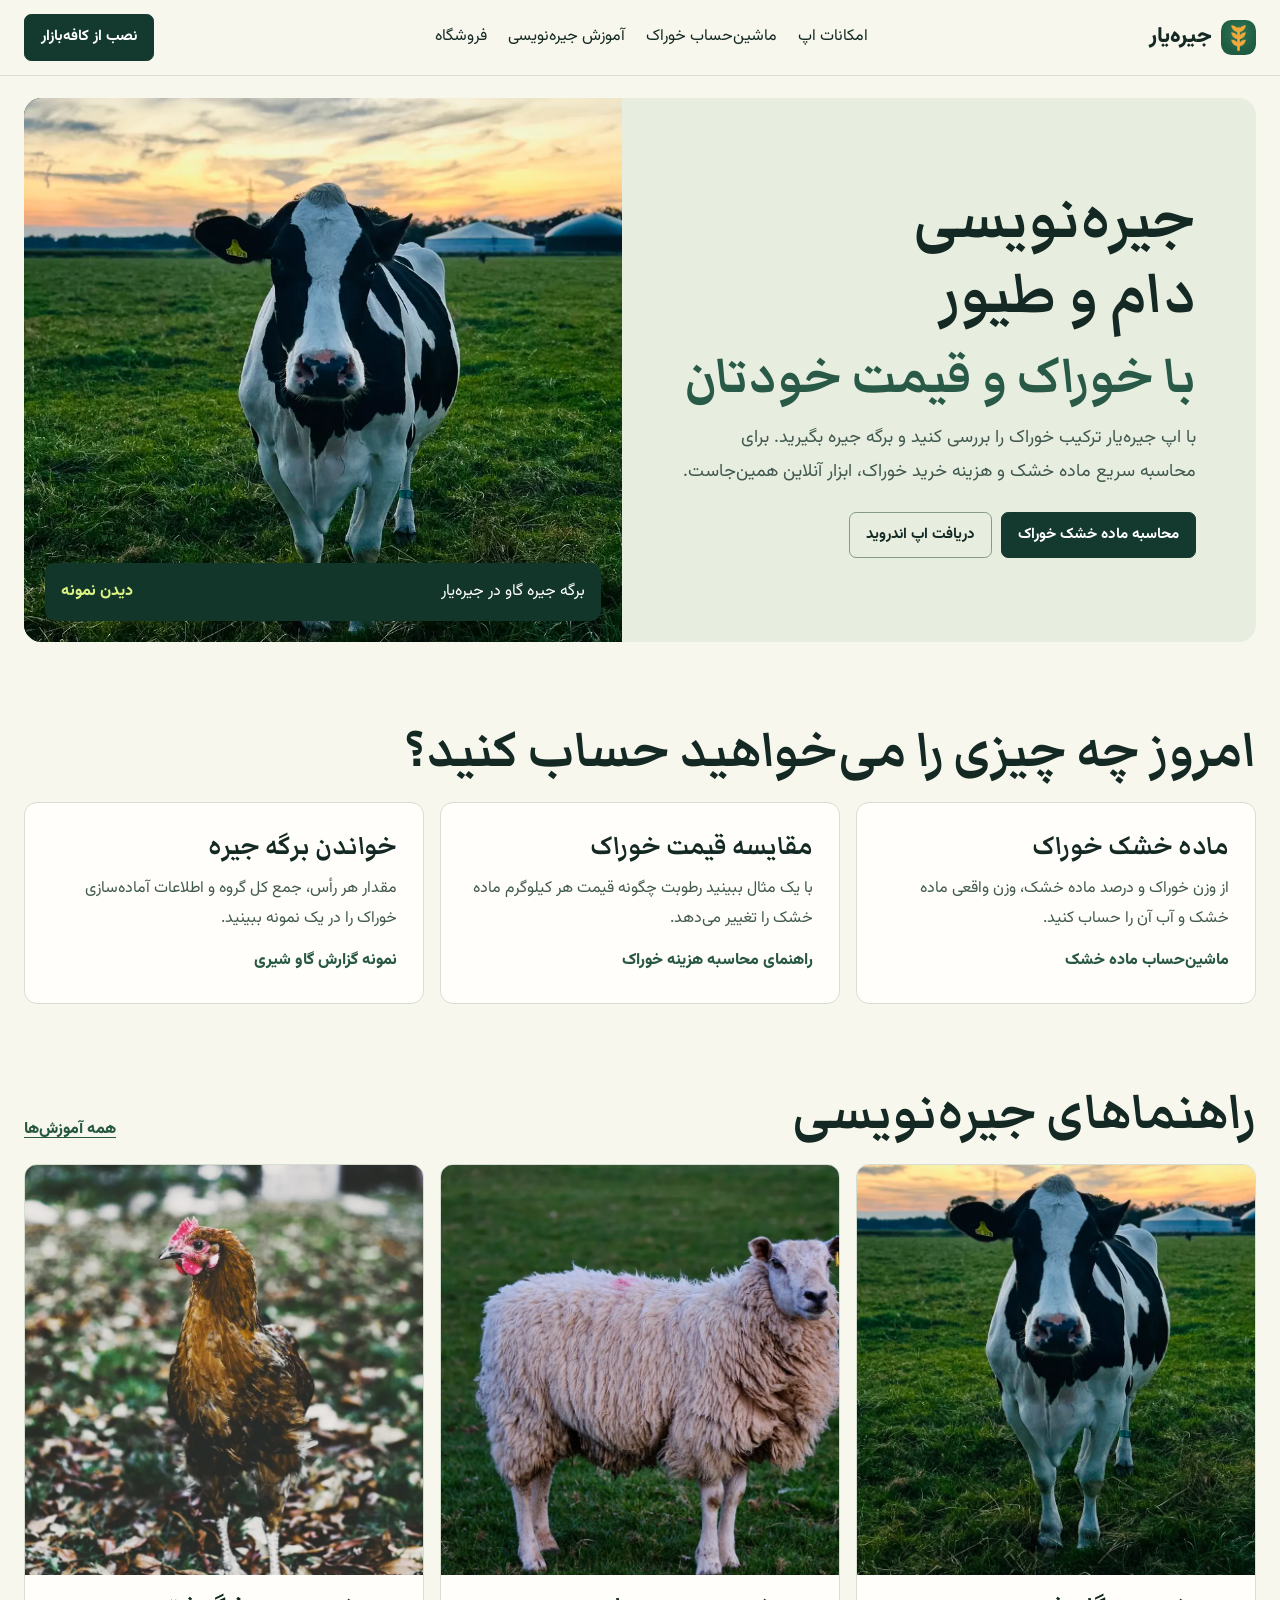
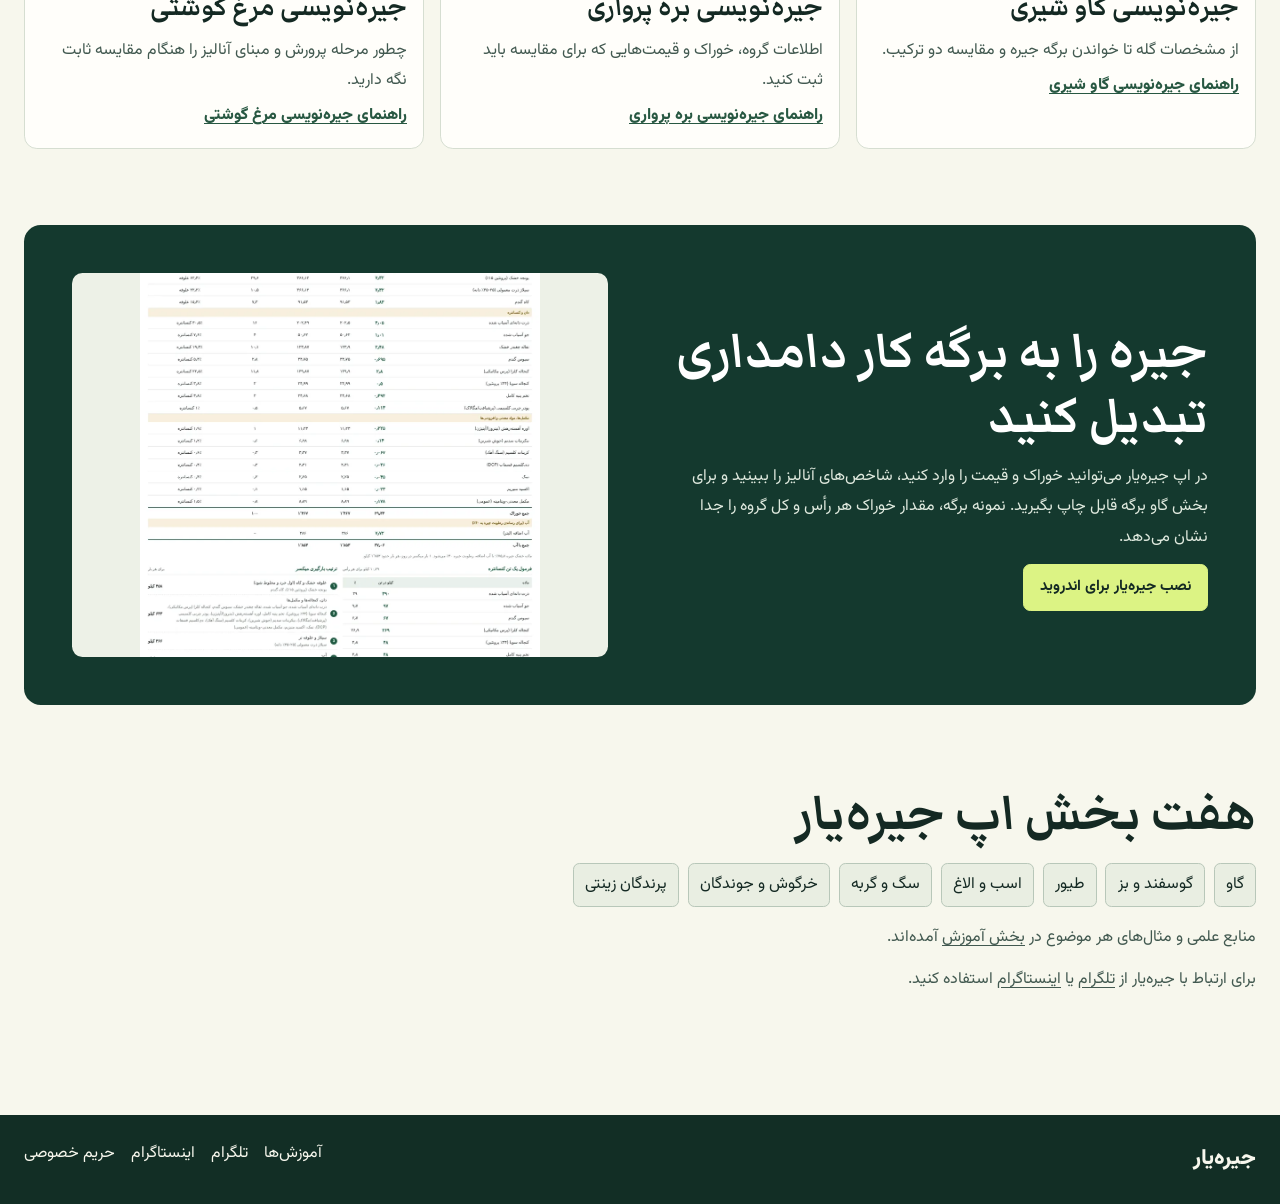
==== commit 6a45def1: "Add files via upload" ====
--- a/index.html
+++ b/index.html
@@ -1,17 +1,115 @@
 <!doctype html>
-<html lang="fa" dir="rtl"><head><meta charset="utf-8"><meta name="viewport" content="width=device-width,initial-scale=1">
-<title>نرم‌افزار جیره‌نویسی دام و طیور | جیره‌یار</title>
-<meta name="description" content="جیره‌یار برای اندروید، به‌همراه ماشین‌حساب آنلاین ماده خشک خوراک، راهنمای محاسبه هزینه و نمونه برگه جیره گاو شیری."><link rel="canonical" href="https://jireyarapp.ir/">
-<meta property="og:type" content="website"><meta property="og:locale" content="fa_IR"><meta property="og:site_name" content="جیره‌یار">
-<meta property="og:title" content="نرم‌افزار جیره‌نویسی دام و طیور"><meta property="og:description" content="جیره‌یار برای اندروید، به‌همراه ماشین‌حساب آنلاین ماده خشک خوراک، راهنمای محاسبه هزینه و نمونه برگه جیره گاو شیری.">
-<meta property="og:url" content="https://jireyarapp.ir/"><meta property="og:image" content="https://jireyarapp.ir/img/hero-m.webp">
-<link rel="icon" href="img/favicon.png"><link rel="stylesheet" href="editorial.css">
-<script type="application/ld+json">{"@context": "https://schema.org", "@type": "WebSite", "name": "جیره‌یار", "url": "https://jireyarapp.ir/", "description": "جیره‌یار برای اندروید، به‌همراه ماشین‌حساب آنلاین ماده خشک خوراک، راهنمای محاسبه هزینه و نمونه برگه جیره گاو شیری.", "inLanguage": "fa", "alternateName": "Jireyar"}</script></head>
-<body><a class="skip" href="#main">رفتن به محتوا</a><header class="top"><div class="nav wrap"><a class="brand" href="./"><img src="img/icon-192.png" alt="" width="35" height="35">جیره‌یار</a><nav aria-label="منوی اصلی"><a href="./#app">امکانات اپ</a><a href="dry-matter-calculator.html">ماشین‌حساب خوراک</a><a href="guides.html">آموزش جیره‌نویسی</a><a href="shop.html">فروشگاه</a></nav><a class="btn" href="https://cafebazaar.ir/app/ir.jireyar.app">نصب از کافه‌بازار</a></div></header><main id="main"><section class="hero wrap"><div class="hero-copy"><h1>جیره‌نویسی دام و طیور<span>با خوراک و قیمت خودتان</span></h1><p>با اپ جیره‌یار ترکیب خوراک را بررسی کنید و برگه جیره بگیرید. برای محاسبه سریع ماده خشک و هزینه خرید خوراک، ابزار آنلاین همین‌جاست.</p><div class="actions"><a class="btn" href="dry-matter-calculator.html">محاسبه ماده خشک خوراک</a><a class="btn outline" href="https://cafebazaar.ir/app/ir.jireyar.app">دریافت اپ اندروید</a></div></div><div class="hero-media"><img src="img/hero-m.webp" alt="گاو هلشتاین در چراگاه" width="900" height="1480" fetchpriority="high"><a class="panel" href="dairy-cow.html#sample"><span>برگه جیره گاو در جیره‌یار</span><span>دیدن نمونه</span></a></div></section>
-<section class="section wrap" id="sections"><div class="heading"><h2>امروز چه چیزی را می‌خواهید حساب کنید؟</h2></div>
-<div class="lane"><article class="feature-card"><h3>ماده خشک خوراک</h3><p>از وزن خوراک و درصد ماده خشک، وزن واقعی ماده خشک و آب آن را حساب کنید.</p><a href="dry-matter-calculator.html">ماشین‌حساب ماده خشک</a></article>
-<article class="feature-card"><h3>مقایسه قیمت خوراک</h3><p>با یک مثال ببینید رطوبت چگونه قیمت هر کیلوگرم ماده خشک را تغییر می‌دهد.</p><a href="feed-cost-guide.html">راهنمای محاسبه هزینه خوراک</a></article>
-<article class="feature-card"><h3>خواندن برگه جیره</h3><p>مقدار هر رأس، جمع کل گروه و اطلاعات آماده‌سازی خوراک را در یک نمونه ببینید.</p><a href="dairy-cow.html#sample">نمونه گزارش گاو شیری</a></article></div></section>
-<section class="section wrap"><div class="heading"><h2>راهنماهای جیره‌نویسی</h2><a class="guide-link" href="guides.html">همه آموزش‌ها</a></div><div class="articles"><article class="article-card"><img src="img/t-cow.webp" alt="" width="820" height="410" loading="lazy" decoding="async"><div><h3>جیره‌نویسی گاو شیری</h3><p>از مشخصات گله تا خواندن برگه جیره و مقایسه دو ترکیب.</p><a href="dairy-cow.html">راهنمای جیره‌نویسی گاو شیری</a></div></article><article class="article-card"><img src="img/t-sheep.webp" alt="" width="820" height="410" loading="lazy" decoding="async"><div><h3>جیره‌نویسی بره پرواری</h3><p>اطلاعات گروه، خوراک و قیمت‌هایی که برای مقایسه باید ثبت کنید.</p><a href="finishing-lamb.html">راهنمای جیره‌نویسی بره پرواری</a></div></article><article class="article-card"><img src="img/t-hen.webp" alt="" width="820" height="410" loading="lazy" decoding="async"><div><h3>جیره‌نویسی مرغ گوشتی</h3><p>چطور مرحله پرورش و مبنای آنالیز را هنگام مقایسه ثابت نگه دارید.</p><a href="broiler.html">راهنمای جیره‌نویسی مرغ گوشتی</a></div></article></div></section>
-<section class="section wrap" id="app"><div class="report-block"><div><h2>جیره را به برگه کار دامداری تبدیل کنید</h2><p>در اپ جیره‌یار می‌توانید خوراک و قیمت را وارد کنید، شاخص‌های آنالیز را ببینید و برای بخش گاو برگه قابل چاپ بگیرید. نمونه برگه، مقدار خوراک هر رأس و کل گروه را جدا نشان می‌دهد.</p><div class="actions"><a class="btn light" href="https://cafebazaar.ir/app/ir.jireyar.app">نصب جیره‌یار برای اندروید</a></div></div><a href="dairy-cow.html#sample"><img src="img/sheet.webp" alt="پیش‌نمایش برگه جیره گاو در اپ جیره‌یار" width="900" height="865" loading="lazy"></a></div></section>
-<section class="section wrap" id="features"><h2>هفت بخش اپ جیره‌یار</h2><ul class="species"><li>گاو</li><li>گوسفند و بز</li><li>طیور</li><li>اسب و الاغ</li><li>سگ و گربه</li><li>خرگوش و جوندگان</li><li>پرندگان زینتی</li></ul><p id="sources">منابع علمی و مثال‌های هر موضوع در <a href="guides.html">بخش آموزش</a> آمده‌اند.</p><p id="contact">برای ارتباط با جیره‌یار از <a href="https://t.me/jireyar">تلگرام</a> یا <a href="https://instagram.com/jireyar">اینستاگرام</a> استفاده کنید.</p></section></main><footer class="footer"><div class="wrap"><a class="brand" href="./">جیره‌یار</a><nav aria-label="پیوندهای پایانی"><a href="guides.html">آموزش‌ها</a><a href="https://t.me/jireyar">تلگرام</a><a href="https://instagram.com/jireyar">اینستاگرام</a><a href="privacy.html">حریم خصوصی</a></nav></div></footer></body></html>+<html lang="fa" dir="rtl">
+  <head>
+    <meta charset="utf-8">
+    <meta name="viewport" content="width=device-width,initial-scale=1">
+    <title>نرم‌افزار جیره‌نویسی دام و طیور | جیره‌یار</title>
+    <meta name="description" content="جیره‌یار برای اندروید، به‌همراه ماشین‌حساب آنلاین ماده خشک خوراک، راهنمای محاسبه هزینه و نمونه برگه جیره گاو شیری.">
+    <link rel="canonical" href="https://jireyarapp.ir/">
+    <meta property="og:type" content="website">
+    <meta property="og:locale" content="fa_IR">
+    <meta property="og:site_name" content="جیره‌یار">
+    <meta property="og:title" content="نرم‌افزار جیره‌نویسی دام و طیور">
+    <meta property="og:description" content="جیره‌یار برای اندروید، به‌همراه ماشین‌حساب آنلاین ماده خشک خوراک، راهنمای محاسبه هزینه و نمونه برگه جیره گاو شیری.">
+    <meta property="og:url" content="https://jireyarapp.ir/">
+    <meta property="og:image" content="https://jireyarapp.ir/image-hero-m.webp">
+    <link rel="icon" href="image-favicon.png">
+    <link rel="stylesheet" href="editorial.css">
+    <script type="application/ld+json">{"@context": "https://schema.org", "@type": "WebSite", "name": "جیره‌یار", "url": "https://jireyarapp.ir/", "description": "جیره‌یار برای اندروید، به‌همراه ماشین‌حساب آنلاین ماده خشک خوراک، راهنمای محاسبه هزینه و نمونه برگه جیره گاو شیری.", "inLanguage": "fa", "alternateName": "Jireyar"}</script>
+  </head>
+  <body><a class="skip" href="#main">رفتن به محتوا</a>
+    <header class="top">
+      <div class="nav wrap"><a class="brand" href="./"><img src="image-icon-192.png" alt="" width="35" height="35">جیره‌یار</a>
+        <nav aria-label="منوی اصلی"><a href="./#app">امکانات اپ</a><a href="dry-matter-calculator.html">ماشین‌حساب خوراک</a><a href="guides.html">آموزش جیره‌نویسی</a><a href="shop.html">فروشگاه</a>
+        </nav><a class="btn" href="https://cafebazaar.ir/app/ir.jireyar.app">نصب از کافه‌بازار</a>
+      </div>
+    </header>
+    <main id="main">
+      <section class="hero wrap">
+        <div class="hero-copy">
+          <h1>جیره‌نویسی دام و طیور<span>با خوراک و قیمت خودتان</span>
+          </h1>
+          <p>با اپ جیره‌یار ترکیب خوراک را بررسی کنید و برگه جیره بگیرید. برای محاسبه سریع ماده خشک و هزینه خرید خوراک، ابزار آنلاین همین‌جاست.</p>
+          <div class="actions"><a class="btn" href="dry-matter-calculator.html">محاسبه ماده خشک خوراک</a><a class="btn outline" href="https://cafebazaar.ir/app/ir.jireyar.app">دریافت اپ اندروید</a>
+          </div>
+        </div>
+        <div class="hero-media"><img src="image-hero-m.webp" alt="گاو هلشتاین در چراگاه" width="900" height="1480" fetchpriority="high"><a class="panel" href="dairy-cow.html#sample"><span>برگه جیره گاو در جیره‌یار</span><span>دیدن نمونه</span></a>
+        </div>
+      </section>
+      <section class="section wrap" id="sections">
+        <div class="heading">
+          <h2>امروز چه چیزی را می‌خواهید حساب کنید؟</h2>
+        </div>
+        <div class="lane">
+          <article class="feature-card">
+            <h3>ماده خشک خوراک</h3>
+            <p>از وزن خوراک و درصد ماده خشک، وزن واقعی ماده خشک و آب آن را حساب کنید.</p><a href="dry-matter-calculator.html">ماشین‌حساب ماده خشک</a>
+          </article>
+          <article class="feature-card">
+            <h3>مقایسه قیمت خوراک</h3>
+            <p>با یک مثال ببینید رطوبت چگونه قیمت هر کیلوگرم ماده خشک را تغییر می‌دهد.</p><a href="feed-cost-guide.html">راهنمای محاسبه هزینه خوراک</a>
+          </article>
+          <article class="feature-card">
+            <h3>خواندن برگه جیره</h3>
+            <p>مقدار هر رأس، جمع کل گروه و اطلاعات آماده‌سازی خوراک را در یک نمونه ببینید.</p><a href="dairy-cow.html#sample">نمونه گزارش گاو شیری</a>
+          </article>
+        </div>
+      </section>
+      <section class="section wrap">
+        <div class="heading">
+          <h2>راهنماهای جیره‌نویسی</h2><a class="guide-link" href="guides.html">همه آموزش‌ها</a>
+        </div>
+        <div class="articles">
+          <article class="article-card"><img src="image-t-cow.webp" alt="" width="820" height="410" loading="lazy" decoding="async">
+            <div>
+              <h3>جیره‌نویسی گاو شیری</h3>
+              <p>از مشخصات گله تا خواندن برگه جیره و مقایسه دو ترکیب.</p><a href="dairy-cow.html">راهنمای جیره‌نویسی گاو شیری</a>
+            </div>
+          </article>
+          <article class="article-card"><img src="image-t-sheep.webp" alt="" width="820" height="410" loading="lazy" decoding="async">
+            <div>
+              <h3>جیره‌نویسی بره پرواری</h3>
+              <p>اطلاعات گروه، خوراک و قیمت‌هایی که برای مقایسه باید ثبت کنید.</p><a href="finishing-lamb.html">راهنمای جیره‌نویسی بره پرواری</a>
+            </div>
+          </article>
+          <article class="article-card"><img src="image-t-hen.webp" alt="" width="820" height="410" loading="lazy" decoding="async">
+            <div>
+              <h3>جیره‌نویسی مرغ گوشتی</h3>
+              <p>چطور مرحله پرورش و مبنای آنالیز را هنگام مقایسه ثابت نگه دارید.</p><a href="broiler.html">راهنمای جیره‌نویسی مرغ گوشتی</a>
+            </div>
+          </article>
+        </div>
+      </section>
+      <section class="section wrap" id="app">
+        <div class="report-block">
+          <div>
+            <h2>جیره را به برگه کار دامداری تبدیل کنید</h2>
+            <p>در اپ جیره‌یار می‌توانید خوراک و قیمت را وارد کنید، شاخص‌های آنالیز را ببینید و برای بخش گاو برگه قابل چاپ بگیرید. نمونه برگه، مقدار خوراک هر رأس و کل گروه را جدا نشان می‌دهد.</p>
+            <div class="actions"><a class="btn light" href="https://cafebazaar.ir/app/ir.jireyar.app">نصب جیره‌یار برای اندروید</a>
+            </div>
+          </div><a href="dairy-cow.html#sample"><img src="image-sheet.webp" alt="پیش‌نمایش برگه جیره گاو در اپ جیره‌یار" width="900" height="865" loading="lazy"></a>
+        </div>
+      </section>
+      <section class="section wrap" id="features">
+        <h2>هفت بخش اپ جیره‌یار</h2>
+        <ul class="species">
+          <li>گاو</li>
+          <li>گوسفند و بز</li>
+          <li>طیور</li>
+          <li>اسب و الاغ</li>
+          <li>سگ و گربه</li>
+          <li>خرگوش و جوندگان</li>
+          <li>پرندگان زینتی</li>
+        </ul>
+        <p id="sources">منابع علمی و مثال‌های هر موضوع در <a href="guides.html">بخش آموزش</a> آمده‌اند.</p>
+        <p id="contact">برای ارتباط با جیره‌یار از <a href="https://t.me/jireyar">تلگرام</a> یا <a href="https://instagram.com/jireyar">اینستاگرام</a> استفاده کنید.</p>
+      </section>
+    </main>
+    <footer class="footer">
+      <div class="wrap"><a class="brand" href="./">جیره‌یار</a>
+        <nav aria-label="پیوندهای پایانی"><a href="guides.html">آموزش‌ها</a><a href="https://t.me/jireyar">تلگرام</a><a href="https://instagram.com/jireyar">اینستاگرام</a><a href="privacy.html">حریم خصوصی</a>
+        </nav>
+      </div>
+    </footer>
+  </body>
+</html>
--- a/editorial.css
+++ b/editorial.css
@@ -0,0 +1,463 @@
+@font-face {
+  font-family:Vazir;
+  src:url(font-vazirmatn.woff2) format("woff2");
+  font-weight:100 900;
+  font-display:swap
+}
+@font-face {
+  font-family:Markazi;
+  src:url(font-markazi.woff2) format("woff2");
+  font-weight:400 700;
+  font-display:swap
+}
+:root {
+  --ink:#142923;
+  --forest:#14392e;
+  --muted:#425950;
+  --bg:#f7f7ed;
+  --line:#d6ded1;
+  --white:#fffefa;
+  --lime:#dcf384;
+  --display:Markazi,serif
+}
+* {
+  box-sizing:border-box
+}
+body {
+  margin:0;
+  background:var(--bg);
+  color:var(--ink);
+  font:400 1rem/1.9 Vazir,Tahoma,sans-serif
+}
+a {
+  color:inherit;
+  text-underline-offset:.22em
+}
+a:focus-visible,input:focus-visible,button:focus-visible {
+  outline:3px solid #37775b;
+  outline-offset:4px
+}
+img {
+  display:block;
+  max-width:100%;
+  object-fit:cover
+}
+h1,h2,h3,p {
+  margin:0 0 .7rem
+}
+h1,h2,h3 {
+  font-family:var(--display);
+  line-height:1.04
+}
+h1 {
+  font-size:clamp(3.2rem,7vw,7.3rem)
+}
+h2 {
+  font-size:clamp(2.5rem,4.9vw,4.7rem)
+}
+h3 {
+  font-size:2rem
+}
+p {
+  max-width:65ch;
+  color:var(--muted)
+}
+.wrap {
+  width:min(77rem,calc(100% - 3rem));
+  margin-inline:auto
+}
+.skip {
+  position:absolute;
+  top:-8rem;
+  background:white;
+  padding:.6rem;
+  z-index:5
+}
+.skip:focus {
+  top:1rem
+}
+.top {
+  border-bottom:1px solid var(--line)
+}
+.nav {
+  display:flex;
+  justify-content:space-between;
+  align-items:center;
+  gap:1rem;
+  min-height:4.7rem
+}
+.brand {
+  font-weight:850;
+  font-size:1.35rem;
+  display:flex;
+  align-items:center;
+  gap:.55rem;
+  white-space:nowrap
+}
+.brand img {
+  width:2.2rem;
+  border-radius:.65rem
+}
+.nav a,.links a,.feature-card a,.footer a {
+  text-decoration:none
+}
+.nav nav,.links {
+  display:flex;
+  gap:.35rem 1.3rem;
+  flex-wrap:wrap
+}
+.nav a:hover,.footer a:hover,.links a:hover {
+  text-decoration:underline
+}
+.btn {
+  display:inline-flex;
+  align-items:center;
+  justify-content:center;
+  min-height:2.9rem;
+  padding:.45rem 1rem;
+  border-radius:.45rem;
+  font:700 .94rem/1.5 Vazir,Tahoma,sans-serif;
+  text-decoration:none;
+  cursor:pointer;
+  background:var(--forest);
+  color:white;
+  border:1px solid var(--forest)
+}
+.btn:hover {
+  background:#245844
+}
+.btn.light {
+  background:var(--lime);
+  border-color:var(--lime);
+  color:var(--ink)
+}
+.btn.light:hover {
+  background:#eefab9
+}
+.btn.outline {
+  background:transparent;
+  color:var(--ink);
+  border-color:#87998b
+}
+.hero {
+  display:grid;
+  grid-template-columns:1.03fr .97fr;
+  align-items:stretch;
+  min-height:34rem;
+  margin-top:1.35rem;
+  border-radius:1.1rem;
+  overflow:hidden;
+  background:#e7eddf
+}
+.hero-copy {
+  display:flex;
+  flex-direction:column;
+  justify-content:center;
+  padding:clamp(1.4rem,4.7vw,4.1rem)
+}
+.hero-copy h1 span {
+  display:block;
+  color:#295947
+}
+.hero-copy p {
+  font-size:1.12rem
+}
+.hero-media {
+  position:relative;
+  min-height:21rem;
+  isolation:isolate;
+  background:#284335
+}
+.hero-media>img {
+  position:absolute;
+  inset:0;
+  width:100%;
+  height:100%;
+  object-position:50% 46%
+}
+.panel {
+  position:absolute;
+  inset:auto 1.3rem 1.3rem;
+  display:grid;
+  grid-template-columns:1fr auto;
+  align-items:center;
+  gap:1rem;
+  background:#123629;
+  color:#fff;
+  padding:.85rem 1rem;
+  border-radius:.65rem;
+  text-decoration:none
+}
+.panel span:last-child {
+  color:var(--lime);
+  font-weight:750
+}
+.actions {
+  display:flex;
+  flex-wrap:wrap;
+  gap:.55rem;
+  margin-top:.7rem
+}
+.section {
+  padding-block:clamp(2.2rem,6vw,5rem)
+}
+.section+.section {
+  padding-top:0
+}
+.heading {
+  display:flex;
+  align-items:end;
+  justify-content:space-between;
+  gap:1rem;
+  flex-wrap:wrap;
+  margin-bottom:1.15rem
+}
+.heading h2,.heading p {
+  margin-bottom:0
+}
+.lane,.articles {
+  display:grid;
+  grid-template-columns:repeat(3,minmax(0,1fr));
+  gap:1rem
+}
+.feature-card,.article-card,.tool,.note,.prose table {
+  background:var(--white);
+  border:1px solid var(--line);
+  border-radius:.8rem
+}
+.feature-card,.tool,.note {
+  padding:clamp(1rem,2.4vw,1.65rem)
+}
+.feature-card a,.article-card a,.guide-link {
+  color:#285842;
+  font-weight:800
+}
+.feature-card a:hover,.article-card a:hover {
+  text-decoration:underline
+}
+.article-card {
+  overflow:hidden
+}
+.article-card img {
+  width:100%;
+  aspect-ratio:2.05;
+  object-position:50% 41%
+}
+.article-card div {
+  padding:1rem
+}
+.article-card p {
+  margin-bottom:.3rem
+}
+.label {
+  font-weight:750;
+  color:#2f604d;
+  font-size:.9rem;
+  margin-bottom:.6rem
+}
+.report-block {
+  display:grid;
+  grid-template-columns:1fr 1fr;
+  gap:clamp(1.2rem,5vw,4rem);
+  align-items:center;
+  background:var(--forest);
+  color:white;
+  border-radius:1.05rem;
+  padding:clamp(1.1rem,3.8vw,3rem)
+}
+.report-block p {
+  color:#e0eadf
+}
+.report-block img {
+  width:100%;
+  max-height:24rem;
+  object-fit:contain;
+  background:#edf1e7;
+  border-radius:.65rem
+}
+.report-block a:not(.btn) {
+  color:#e6f3a9
+}
+.species {
+  display:flex;
+  flex-wrap:wrap;
+  gap:.55rem;
+  padding:0;
+  list-style:none
+}
+.species li {
+  padding:.36rem .7rem;
+  border:1px solid #b8c7b9;
+  border-radius:.4rem;
+  background:#e9eee2
+}
+.footer {
+  background:#122e25;
+  color:#f7f7ed;
+  margin-top:2rem
+}
+.footer .wrap {
+  padding-block:1.5rem;
+  display:flex;
+  justify-content:space-between;
+  gap:.9rem;
+  flex-wrap:wrap
+}
+.footer nav {
+  display:flex;
+  gap:.4rem 1rem;
+  flex-wrap:wrap
+}
+.page-top {
+  padding:clamp(2rem,5vw,4rem) 0 1.2rem
+}
+.page-top h1 {
+  font-size:clamp(2.8rem,6vw,5.5rem);
+  max-width:19ch
+}
+.page-top p {
+  font-size:1.12rem
+}
+.crumb {
+  font-size:.9rem;
+  margin-bottom:.6rem
+}
+.prose {
+  max-width:52rem;
+  padding-bottom:1.8rem
+}
+.prose h2 {
+  font-size:clamp(2.2rem,4vw,3.3rem);
+  margin-top:1.8rem
+}
+.prose ul,.prose ol {
+  padding-inline-start:1.25rem
+}
+.prose figure {
+  margin:1rem 0
+}
+.prose figure img {
+  width:min(100%,35rem);
+  height:auto;
+  border:1px solid var(--line);
+  border-radius:.6rem
+}
+.tool {
+  max-width:52rem
+}
+.tool label {
+  display:block;
+  font-weight:700
+}
+.field-row {
+  display:grid;
+  grid-template-columns:repeat(3,minmax(0,1fr));
+  gap:.75rem;
+  margin-bottom:.8rem
+}
+.tool input {
+  width:100%;
+  border:1px solid #84988b;
+  border-radius:.4rem;
+  padding:.5rem .6rem;
+  font:inherit;
+  color:var(--ink);
+  background:white
+}
+.results {
+  margin:1rem 0 0;
+  background:#e6efdb;
+  border-radius:.55rem;
+  padding:.8rem 1rem
+}
+.results output {
+  font-weight:800
+}
+.error {
+  color:#8c271e;
+  margin:.65rem 0 0
+}
+.prose table {
+  width:100%;
+  border-collapse:collapse;
+  margin:.6rem 0 1rem
+}
+.prose th,.prose td {
+  padding:.6rem;
+  text-align:start;
+  border-bottom:1px solid var(--line)
+}
+.prose th {
+  background:#e6eddf
+}
+.prose caption {
+  text-align:start;
+  font-weight:800;
+  padding:.4rem 0
+}
+@media(max-width:800px) {
+  .hero,.report-block {
+    grid-template-columns:1fr
+  }
+  .hero-media {
+    min-height:clamp(14rem,52vw,25rem)
+  }
+  .hero-media>img {
+    object-position:50% 36%
+  }
+  .lane,.articles {
+    grid-template-columns:repeat(2,minmax(0,1fr))
+  }
+  .nav {
+    flex-wrap:wrap;
+    padding-block:.65rem
+  }
+  .nav nav {
+    order:3;
+    width:100%
+  }
+}
+@media(max-width:530px) {
+  .wrap {
+    width:calc(100% - 1.4rem)
+  }
+  .lane,.articles,.field-row {
+    grid-template-columns:1fr
+  }
+  .nav nav {
+    gap:.35rem .85rem;
+    font-size:.9rem
+  }
+  .nav>.btn {
+    min-height:2.4rem;
+    padding-inline:.55rem
+  }
+  .panel {
+    inset:auto .6rem .65rem;
+    font-size:.9rem
+  }
+}
+.hero-copy h1 {
+  font-size:clamp(3rem,5.65vw,5.8rem);
+  text-wrap:balance
+}
+.hero-copy h1 span {
+  font-size:.87em;
+  margin-top:.2em
+}
+.table-scroll {
+  overflow-x:auto
+}
+.prose table {
+  min-width:29rem
+}
+.error:empty {
+  margin: 0;
+}
+.tool input[aria-invalid="true"] {
+  border-color: #8c271e;
+}
+.tool button:disabled {
+  cursor: not-allowed;
+  opacity: .65;
+}
